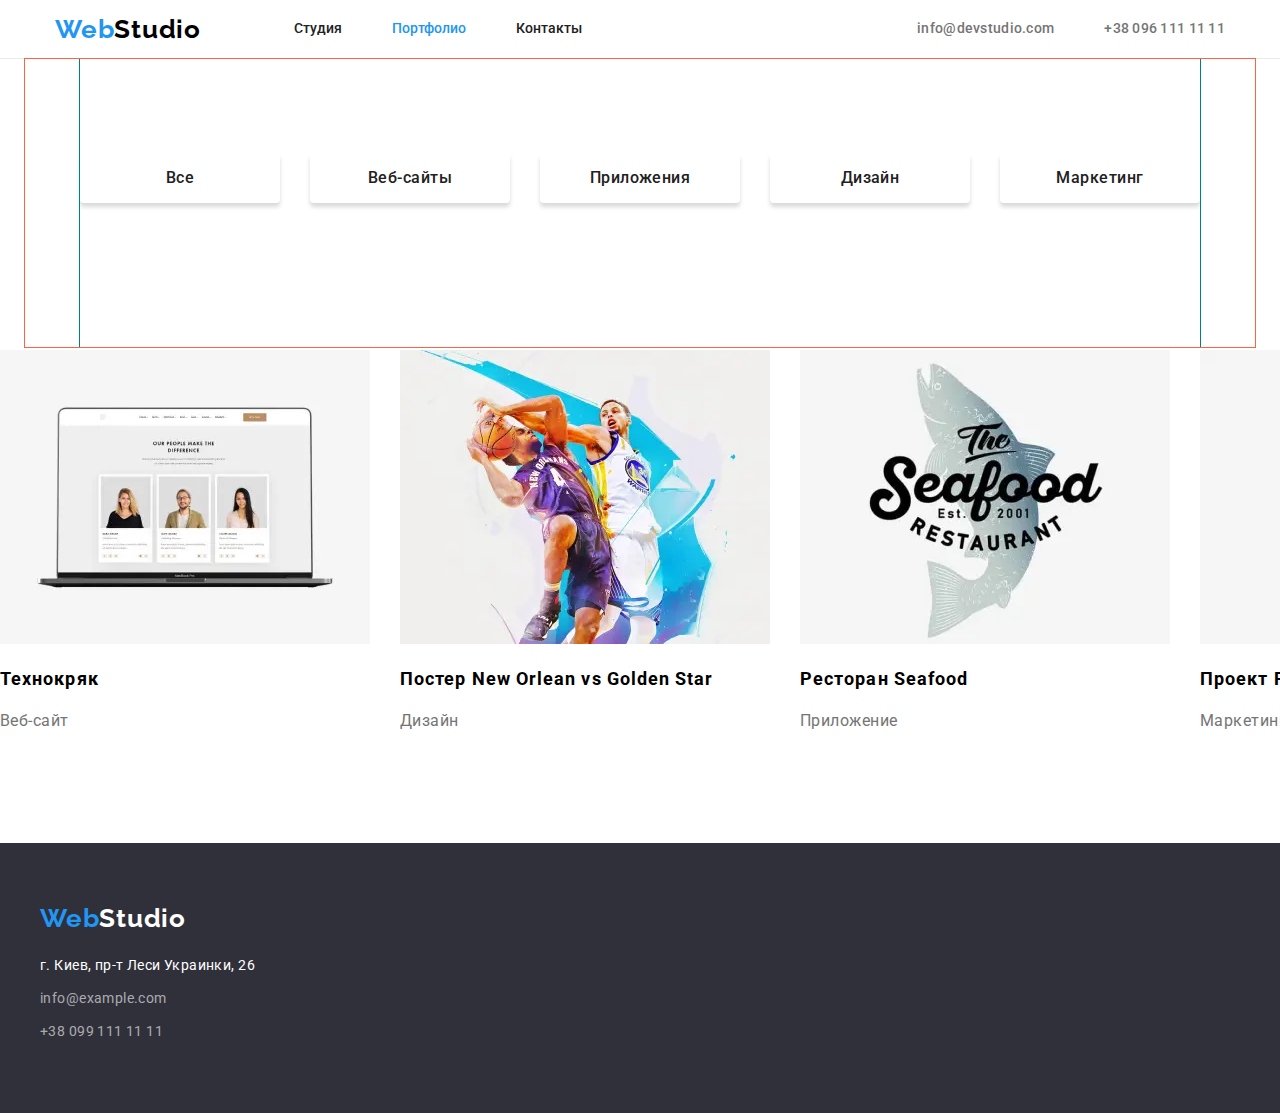
==== portfolio.html @ ba4f23a1 "commit" ====
<!DOCTYPE html>
<html lang="ru">
  <head>
    <meta charset="UTF-8" />
    <meta http-equiv="X-UA-Compatible" content="IE=edge" />
    <meta name="viewport" content="width=device-width, initial-scale=1.0" />
    <title>Document</title>
    <link rel="preconnect" href="https://fonts.googleapis.com" />
    <link rel="preconnect" href="https://fonts.gstatic.com" crossorigin />
    <link
      href="https://fonts.googleapis.com/css2?family=Raleway:wght@700&family=Roboto:wght@400;500;700;900&display=swap"
      rel="stylesheet"
    />
    <link rel="preconnect" href="https://fonts.googleapis.com" />
    <link rel="preconnect" href="https://fonts.gstatic.com" crossorigin />
    <link
      href="https://fonts.googleapis.com/css2?family=Raleway:wght@700&display=swap"
      rel="stylesheet"
    />
    <link
      rel="stylesheet"
      href="https://cdnjs.cloudflare.com/ajax/libs/modern-normalize/1.1.0/modern-normalize.min.css"
    />
    <link rel="stylesheet" href="./CSS/style.css" />
  </head>

  <body>
    <!--  header верхняя линия-->
    <header class="header">
        <div class="container">
            <nav class="navigation">
                <a href="./index.html" class="logo link"><span>Web</span>Studio</a>
    
                <ul class="list-nav">
                    <li>
                        <a href="./index.html" class="item active link">Студия</a>
                    </li>
                    <li>
                        <a href="./portfolio.html" class="item current link">Портфолио</a>
                    </li>
                    <li>
                        <a href="#" class="item link">Контакты</a>
                    </li>
                </ul>
    
            </nav>
    
            <ul class="contacts">
                <li>
                    <a href="mailto:info@devstudio.com" class="link active">info@devstudio.com</a>
                </li>
                <li>
                    <a href="tel:+380961111111" class="link active">+38 096 111 11 11</a>
                </li>
            </ul>
        </div>
    </header>
    <section>
      <div class="container-links">
        <div class="links-button">
          <ul class="list button">
            <li><button class="btn btn-list active" type="button">Все</button></li>
            <li><button class="btn btn-list" type="button">Веб-сайты</button></li>
            <li><button class="btn btn-list" type="button">Приложения</button></li>
            <li><button class="btn btn-list" type="button">Дизайн</button></li>
            <li><button class="btn btn-list" type="button">Маркетинг</button></li>
          </ul>
        </div>
      </div>
      <!-- секция основной контент main section portfolio -->
      <ul class="list">
        <li>
          <img src="./images/img_1.webp" alt="" width="370" />
          <h1 class="list-title">Технокряк</h1>
          <p class="subtitle">Веб-сайт</p>
        </li>
        <li>
          <img src="./images/img_2.webp" alt="" width="370" />
          <h1 class="list-title">Постер New Orlean vs Golden Star</h1>
          <p class="subtitle">Дизайн</p>
        </li>
        <li>
          <img src="./images/img_3.webp" alt="" width="370" />
          <h1 class="list-title">Ресторан Seafood</h1>
          <p class="subtitle">Приложение</p>
        </li>
        <li>
          <img src="./images/img_4.webp" alt="" width="370" />
          <h1 class="list-title">Проект Prime</h1>
          <p class="subtitle">Маркетинг</p>
        </li>
        <li>
          <img src="./images/img_5.webp" alt="" width="370" />
          <h1 class="list-title">Проект Boxes</h1>
          <p class="subtitle">Приложение</p>
        </li>
        <li>
          <img src="./images/img_6.webp" alt="" width="370" />
          <h1 class="list-title">Inspiration has no Borders</h1>
          <p class="subtitle">Веб-сайт</p>
        </li>
        <li>
          <img src="./images/img_7.webp" alt="" width="370" />
          <h1 class="list-title">Издание Limited Edition</h1>
          <p class="subtitle">Дизайн</p>
        </li>
        <li>
          <img src="./images/img_8.webp" alt="" width="370" />
          <h1>Проект LAB</h1>
          <p class="subtitle">Маркетинг</p>
        </li>
        <li>
          <img src="./images/img_9.webp" alt="" width="370" />
          <h1 class="list-title">Growing Business</h1>
          <p class="subtitle">Приложение</p>
        </li>
      </ul>
    </section>

    <!--футер-->
    <footer class="footer">
      <div class="footer-container">
        <a href="#" class="logo link"><span>Web</span>Studio</a>
        <address>
          <ul class="list-adress">
            <li class="adress">
              <a class="link active" href="https://goo.gl/maps/5KGoeBCeCaDYoBaEA" target="" rel="noreferrer noopener">г.
                Киев, пр-т Леси Украинки, 26</a>
            </li>
            <li class="footer-link">
              <a class="link active" href="mailto:info@example.com">info@example.com</a>
            </li>
            <li class="footer-link">
              <a class="link active" href="tel:+380991111111">+38 099 111 11 11</a>
            </li>
          </ul>
      </div>
      </address>
    </footer>
  </body>
</html>
---- CSS/style.css ----
цвет основного текста #212121
/* цвет дополнительного текста #757575 */
/* цвет фона хедер #FFFFFF */
/* цвет фона шапка #2F303A; */
/* цвет шрифт в шапке #FFFFFF */
/* цвет кнопки background: #2196F3; */
/* цвет фона наша команда #F5F4FA; */
/* цвет фона основного контента #FFFFFF; */
/* цвет фона футер #2F303A; */

:root {
  --link-color: #2196f3;
  --main-text-color: #212121;
  --body-background: #ffffff;
  --secondary-font-color: #757575;
  --footer-back-color: #2f303a;
  --header-bckg-color: #ffffff;
  --main-section-bckg-color: #2f303a;
  --list-btn-bckg-potfolio-page: #f5f4fa;
  --adres-text-color: #ffffff;
}

ul{
margin: 0px;
padding: 0px;
list-style: none;
}

body {
  font-family: 'Roboto', 'Raleway', 'sans-serif';
  background-color: var(--body-background);
  color: var(--main-text-color);
  letter-spacing: normal;
  font-size: 14px;
}

.visually-hidden {
  position: absolute;
  width: 1px;
  height: 1px;
  margin: -1px;
  border: 0;
  padding: 0;

  white-space: nowrap;
  clip-path: inset(100%);
  clip: rect(0 0 0 0);
  overflow: hidden;
}

/* global link */
.link {
  text-decoration: none;
}

/* global link */

/* header */


.container {
  display: flex;
  width: 1200px;
  padding-left: 15px;
  padding-right: 15px;
  
  margin-left: auto;
  margin-right: auto;
  
  border-bottom: 1px #ECECEC;
}

.navigation{
  display: flex;
  align-items: center;
  margin-right: 0px;
  
}



.list-nav {
  display: flex;
  list-style: none;
  margin-left: 93px;
}

.list-nav li {
  margin-right: 50px;
}

.list-nav li:last-child {
  margin-right: 0px;
}

.header {
 background-color: var(--header-bckg-color);
border-bottom: 1px solid #ECECEC;

}

.logo > span {
  color: #2196f3;
}

.logo:focus {
  color: none;
}

.logo {

  font-family: 'Raleway';
  font-style: normal;
  font-weight: 700;
  font-size: 26px;
  line-height: 1.19;
  letter-spacing: 0.03em;
  color: #000;
}

.list {
  list-style: none;
}

.item {
  display: block;
  padding-top: 21px;
  padding-bottom: 21px;
  font-size: 14px;
  line-height: 1.14;
  font-weight: 500;
  color: #212121;
}

.item:hover,
.list .item:focus,
.active:active {
  color: #2196f3;
}

.current {
  color: #2196f3;
}

/* Хедер контакты */

.contacts {
  margin-left: auto;
  display: flex;
  align-items: center;
  
}

.contacts > li {
  margin-right: 50px;
  list-style: none;
  font-size: 14px;
  line-height: 1.14;
  letter-spacing: 0.02em;
}

.contacts li:last-child {
  margin-right: 0px;
}

.contacts .link {
  display: block;
  font-weight: 500;
  color: #757575;
  font-size: 14px;
  line-height: 1.14;
  letter-spacing: 0.02em;
}

.active:hover {
  color: #2196f3;
}

/* main content -- section 1  */



/* portfolio page */

.container-links{
  display: flex;
  align-items: center;
  width: 1230px;
  margin-left: auto;
  margin-right: auto;
  outline: 1px solid tomato;
  
}

.links-button{
  padding-top: 94px;
  padding-bottom: 50px;
  margin-right: auto;
  margin-left: auto;
  outline: 1px solid teal;

  
}





/* portfolio page */

.section {
  background-color: #2f303a;
  color: #ffff;
}

.section {
  padding-top: 200px;
  padding-bottom: 200px;
  margin-bottom: 94px;
  text-align: center;
}

.section-title {
  margin-top: 0px;
  margin-bottom: 30px;
  margin-left: auto;
  margin-right: auto;

  font-weight: 900;
  font-size: 44px;
  line-height: 1.36;

  letter-spacing: 0.06em;
  text-transform: uppercase;
}

/* .section .section-title {
  font-weight: 900;
  font-size: 44px;
  line-height: 1.36;
  text-align: center;
  letter-spacing: 0.06em;
  text-transform: uppercase;
} */

.btn {
  width: 200px;
  height: 50px;
  border-radius: 4px;
  cursor: pointer;
  border: 0;

  font-family: 'Roboto';
  font-weight: 500;
  font-size: 16px;
  line-height: 1.63;
  text-align: center;
  letter-spacing: 0.03em;

  background-color: #2196f3;
  color: #ffffff;
  box-shadow: 0px 4px 4px rgba(0, 0, 0, 0.15);
}

/* main content -- section 1  */

/* btn decoration portfolio */

.btn-list {
  font-family: 'Roboto';
  font-weight: 500;
  font-size: 16px;
  line-height: 1.63;
  text-align: center;
  letter-spacing: 0.03em;

  color: #212121;
  cursor: pointer;
  border: 0;
}

/* btn decoration portfolio */

.btn:hover {
  background-color: #188ce8;
  color: #ffffff;
}

.btn:active {
  color: #2196f3;
}

.btn:focus {
  background-color: #2196f3;
  color: #fff;
}

/*  main section */

.title {
  font-weight: 700;
  font-size: 14px;
  line-height: 1.14;
  letter-spacing: 0.03em;
  text-transform: uppercase;
}

.subtitle {
  margin-top: 0px;
  font-weight: 400;
  font-size: 16px;
  line-height: 1.19;
  letter-spacing: 0.03em;
  color: #757575;
}

.list {
  display: flex;
  align-items: center;
  margin-top: 0px;
  margin-bottom: 94px;
  padding-left: 0px;
}

.list > li:not(:last-child) {
  margin-right: 30px;
}

h2 {
  margin-top: 0px;
}

/* main section portfolio  */

.list-title {
  font-weight: 700;
  font-size: 18px;
  line-height: 2.25;
  letter-spacing: 0.06em;
  color: var(--maim-text-color);
}

/* section-2 */

.about-title {
  margin-left: auto;
  margin-right: auto;
  margin-bottom: 50px;
  color: #212121;
  font-weight: 700;
  font-size: 36px;
  line-height: 1.17;
  letter-spacing: 0.03em;
}

.about-list {
  display: block;
  display: flex;
  margin-top: 0px;
  margin-bottom: 94px;
  padding-left: 0px;

  list-style: none;
}

.about-list li:not(:last-child) {
  margin-right: 30px;
}

/*  section team */

.command {
  height: 368px;

  filter: drop-shadow(0px 4px 4px rgba(0, 0, 0, 0.25));
  box-shadow: 0px 1px 3px rgba(0, 0, 0, 0.12), 0px 1px 1px rgba(0, 0, 0, 0.14),
    0px 2px 1px rgba(0, 0, 0, 0.2);
  border-radius: 0px 0px 4px 4px;
  background-color: #fff;
}

.team {
  margin-left: auto;
  margin-right: auto;
  margin-bottom: 50px;
  padding-top: 94px;
}

.section-team {
  background-color: #f5f4fa;
}

.section-team h2 {
  font-weight: 700;
  font-size: 36px;
  line-height: 1.17;
  letter-spacing: 0.03em;
  color: var(--maim-text-color);
}

.section-team h3 {
  font-weight: 500;
  font-size: 16px;
  line-height: 1.19;
  text-align: center;
  letter-spacing: 0.03em;
  color: var(--main-text-color);
}

.section-team p {
  font-size: 16px;
  line-height: 1.19;
  text-align: center;
  letter-spacing: 0.03em;
  color: #757575;
}

/* footer */

.footer-container {
  display: flex;
  flex-direction: column;
  width: 1230px;
  margin-left: auto;
  margin-right: auto;
  padding-left: 15px;
  padding-right: 15[x];
}

.footer a {
  margin-bottom: 20px;
     
}

.footer {
  background-color: #2f303a;
  padding-top: 60px;
  padding-bottom: 60px;
}

.footer .footer-container > a {
  color: #fff;
}

.list-adress {
  display: flex;
  flex-direction: column;
  margin-right: auto;
  

  list-style: none;
  font-style: normal;
}

.list-adress {
  color: var(--adres-text-color);
  font-weight: 400;
  font-size: 14px;
  line-height: 1.71;
  letter-spacing: 0.03em;
  list-style: none;
}

.adress > a {
color: rgba(255, 255, 255, 1);
}

.adress{
  margin-bottom: 9px;
}

.footer-link > a {
  font-weight: 400;
  font-size: 14px;
  line-height: 1.71;
  letter-spacing: 0.03em;
  color: rgba(255, 255, 255, 0.6);
}

.footer-link{
  margin-bottom: 9px;
}

.link.active:focus {
  color: #2196f3;
}

.list .btn {
  background-color: var(--list-btn-bckg-potfolio-page);
}

.list .btn:hover {
  background-color: #2196f3;
}

.list .btn:active {
  background-color: #2196f3;
  color: #fff;
}
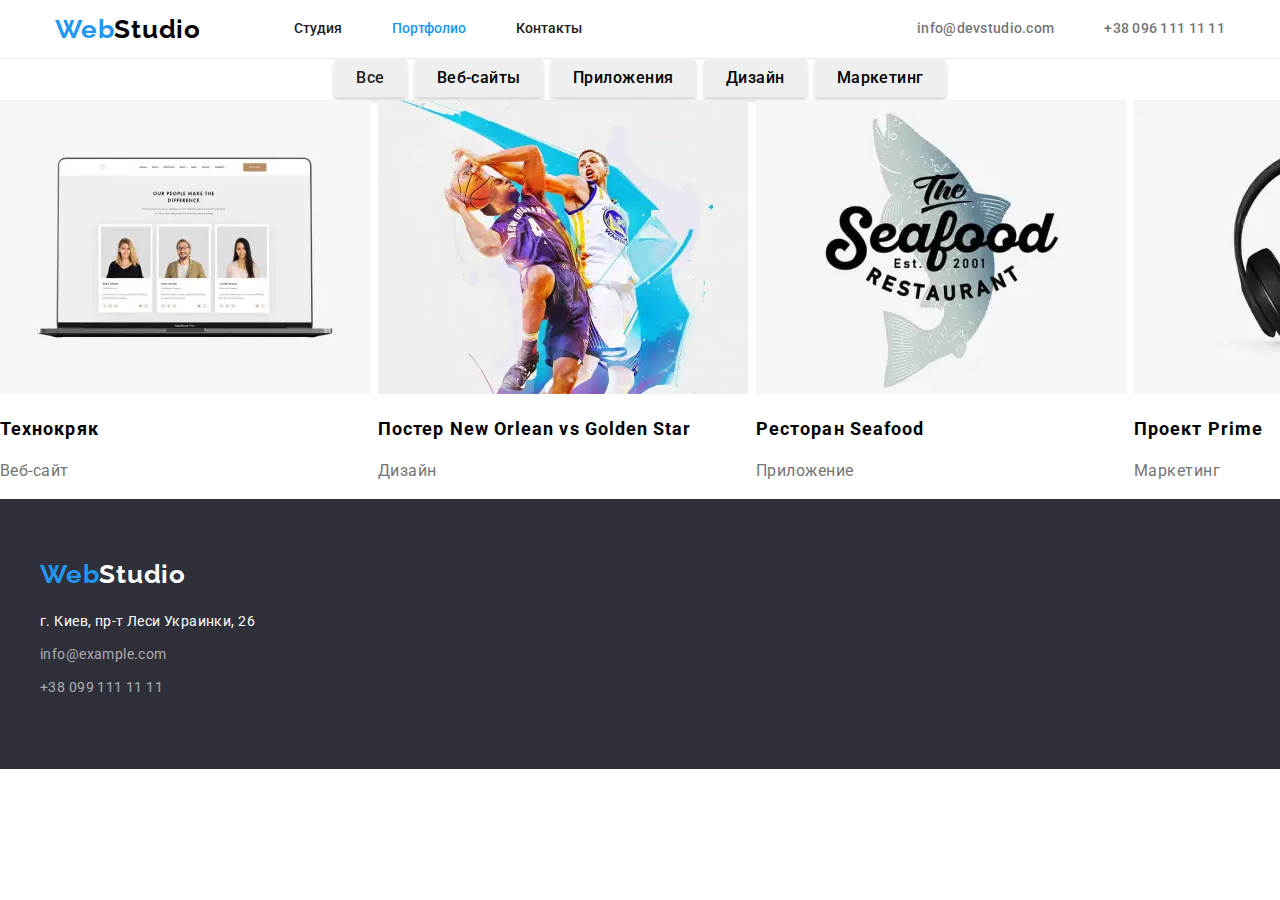
==== commit d3a9591f: "commit" ====
--- a/portfolio.html
+++ b/portfolio.html
@@ -27,45 +27,43 @@
   <body>
     <!--  header верхняя линия-->
     <header class="header">
-        <div class="container">
-            <nav class="navigation">
-                <a href="./index.html" class="logo link"><span>Web</span>Studio</a>
-    
-                <ul class="list-nav">
-                    <li>
-                        <a href="./index.html" class="item active link">Студия</a>
-                    </li>
-                    <li>
-                        <a href="./portfolio.html" class="item current link">Портфолио</a>
-                    </li>
-                    <li>
-                        <a href="#" class="item link">Контакты</a>
-                    </li>
-                </ul>
-    
-            </nav>
-    
-            <ul class="contacts">
-                <li>
-                    <a href="mailto:info@devstudio.com" class="link active">info@devstudio.com</a>
-                </li>
-                <li>
-                    <a href="tel:+380961111111" class="link active">+38 096 111 11 11</a>
-                </li>
+        <div class="container content">
+          <nav class="navigation">
+            <a href="./index.html" class="logo link"><span>Web</span>Studio</a>
+        
+            <ul class="list-nav">
+              <li>
+                <a href="./index.html" class="item active link">Студия</a>
+              </li>
+              <li>
+                <a href="./portfolio.html" class="item current link">Портфолио</a>
+              </li>
+              <li>
+                <a href="#" class="item link">Контакты</a>
+              </li>
             </ul>
+        
+          </nav>
+        
+          <ul class="contacts">
+            <li>
+              <a href="mailto:info@devstudio.com" class="link active">info@devstudio.com</a>
+            </li>
+            <li>
+              <a href="tel:+380961111111" class="link active">+38 096 111 11 11</a>
+            </li>
+          </ul>
         </div>
     </header>
     <section>
-      <div class="container-links">
-        <div class="links-button">
-          <ul class="list button">
-            <li><button class="btn btn-list active" type="button">Все</button></li>
-            <li><button class="btn btn-list" type="button">Веб-сайты</button></li>
-            <li><button class="btn btn-list" type="button">Приложения</button></li>
-            <li><button class="btn btn-list" type="button">Дизайн</button></li>
-            <li><button class="btn btn-list" type="button">Маркетинг</button></li>
-          </ul>
-        </div>
+      <div class="container filters ">
+        <ul class="list button">
+          <li><button class="btn-potfolio btn-list active" type="button">Все</button></li>
+          <li><button class="btn-potfolio" type="button">Веб-сайты</button></li>
+          <li><button class="btn-potfolio" type="button">Приложения</button></li>
+          <li><button class="btn-potfolio" type="button">Дизайн</button></li>
+          <li><button class="btn-potfolio" type="button">Маркетинг</button></li>
+        </ul>
       </div>
       <!-- секция основной контент main section portfolio -->
       <ul class="list">
--- a/CSS/style.css
+++ b/CSS/style.css
@@ -20,10 +20,14 @@
   --adres-text-color: #ffffff;
 }
 
-ul{
-margin: 0px;
-padding: 0px;
-list-style: none;
+ul {
+  margin: 0px;
+  padding: 0px;
+  list-style: none;
+}
+
+h2 {
+  margin-top: 0px;
 }
 
 body {
@@ -57,27 +61,26 @@
 
 /* header */
 
-
 .container {
-  display: flex;
   width: 1200px;
   padding-left: 15px;
   padding-right: 15px;
-  
-  margin-left: auto;
-  margin-right: auto;
-  
-  border-bottom: 1px #ECECEC;
-}
-
-.navigation{
+
+  margin-left: auto;
+  margin-right: auto;
+
+  border-bottom: 1px #ececec;
+}
+
+.content {
+  display: flex;
+}
+
+.navigation {
   display: flex;
   align-items: center;
   margin-right: 0px;
-  
-}
-
-
+}
 
 .list-nav {
   display: flex;
@@ -94,9 +97,8 @@
 }
 
 .header {
- background-color: var(--header-bckg-color);
-border-bottom: 1px solid #ECECEC;
-
+  background-color: var(--header-bckg-color);
+  border-bottom: 1px solid #ececec;
 }
 
 .logo > span {
@@ -108,7 +110,6 @@
 }
 
 .logo {
-
   font-family: 'Raleway';
   font-style: normal;
   font-weight: 700;
@@ -126,9 +127,11 @@
   display: block;
   padding-top: 21px;
   padding-bottom: 21px;
+
   font-size: 14px;
   line-height: 1.14;
   font-weight: 500;
+
   color: #212121;
 }
 
@@ -145,10 +148,9 @@
 /* Хедер контакты */
 
 .contacts {
-  margin-left: auto;
   display: flex;
   align-items: center;
-  
+  margin-left: auto;
 }
 
 .contacts > li {
@@ -165,11 +167,13 @@
 
 .contacts .link {
   display: block;
+
   font-weight: 500;
-  color: #757575;
   font-size: 14px;
   line-height: 1.14;
   letter-spacing: 0.02em;
+
+  color: #757575;
 }
 
 .active:hover {
@@ -178,31 +182,19 @@
 
 /* main content -- section 1  */
 
-
-
 /* portfolio page */
 
-.container-links{
-  display: flex;
+.container-links {
+  width: 1230px;
+  margin-left: auto;
+  margin-right: auto;
+  outline: 1px solid tomato;
+}
+.filters{
+  display: flex;
+  justify-content: center;
   align-items: center;
-  width: 1230px;
-  margin-left: auto;
-  margin-right: auto;
-  outline: 1px solid tomato;
-  
-}
-
-.links-button{
-  padding-top: 94px;
-  padding-bottom: 50px;
-  margin-right: auto;
-  margin-left: auto;
-  outline: 1px solid teal;
-
-  
-}
-
-
+}
 
 
 
@@ -244,6 +236,7 @@
 } */
 
 .btn {
+  
   width: 200px;
   height: 50px;
   border-radius: 4px;
@@ -262,12 +255,46 @@
   box-shadow: 0px 4px 4px rgba(0, 0, 0, 0.15);
 }
 
+.link.active:focus {
+  color: #2196f3;
+}
+
+.list .btn {
+  
+  background-color: var(--list-btn-bckg-potfolio-page);
+}
+
+.list .btn:hover {
+  background-color: #2196f3;
+}
+
+.list .btn:active {
+  background-color: #2196f3;
+  color: #fff;
+}
+
 /* main content -- section 1  */
 
 /* btn decoration portfolio */
 
+.btn-potfolio{
+    padding: 6px 22px;
+    border-radius: 4px;
+    cursor: pointer;
+    border: 0;
+    font-family: 'Roboto';
+    font-weight: 500;
+    font-size: 16px;
+    line-height: 1.63;
+    text-align: center;
+    letter-spacing: 0.03em;
+
+    background-color: ;
+    box-shadow: 0px 4px 4px rgba(0, 0, 0, 0.15);
+}
+
 .btn-list {
-  font-family: 'Roboto';
+    font-family: 'Roboto';
   font-weight: 500;
   font-size: 16px;
   line-height: 1.63;
@@ -317,18 +344,17 @@
 .list {
   display: flex;
   align-items: center;
+  gap: 8px;
   margin-top: 0px;
-  margin-bottom: 94px;
   padding-left: 0px;
 }
 
-.list > li:not(:last-child) {
+/* .list > li:not(:last-child) {
+
   margin-right: 30px;
-}
-
-h2 {
-  margin-top: 0px;
-}
+} */
+
+
 
 /* main section portfolio  */
 
@@ -429,7 +455,6 @@
 
 .footer a {
   margin-bottom: 20px;
-     
 }
 
 .footer {
@@ -446,7 +471,6 @@
   display: flex;
   flex-direction: column;
   margin-right: auto;
-  
 
   list-style: none;
   font-style: normal;
@@ -462,10 +486,10 @@
 }
 
 .adress > a {
-color: rgba(255, 255, 255, 1);
-}
-
-.adress{
+  color: rgba(255, 255, 255, 1);
+}
+
+.adress {
   margin-bottom: 9px;
 }
 
@@ -477,23 +501,7 @@
   color: rgba(255, 255, 255, 0.6);
 }
 
-.footer-link{
+.footer-link {
   margin-bottom: 9px;
 }
 
-.link.active:focus {
-  color: #2196f3;
-}
-
-.list .btn {
-  background-color: var(--list-btn-bckg-potfolio-page);
-}
-
-.list .btn:hover {
-  background-color: #2196f3;
-}
-
-.list .btn:active {
-  background-color: #2196f3;
-  color: #fff;
-}
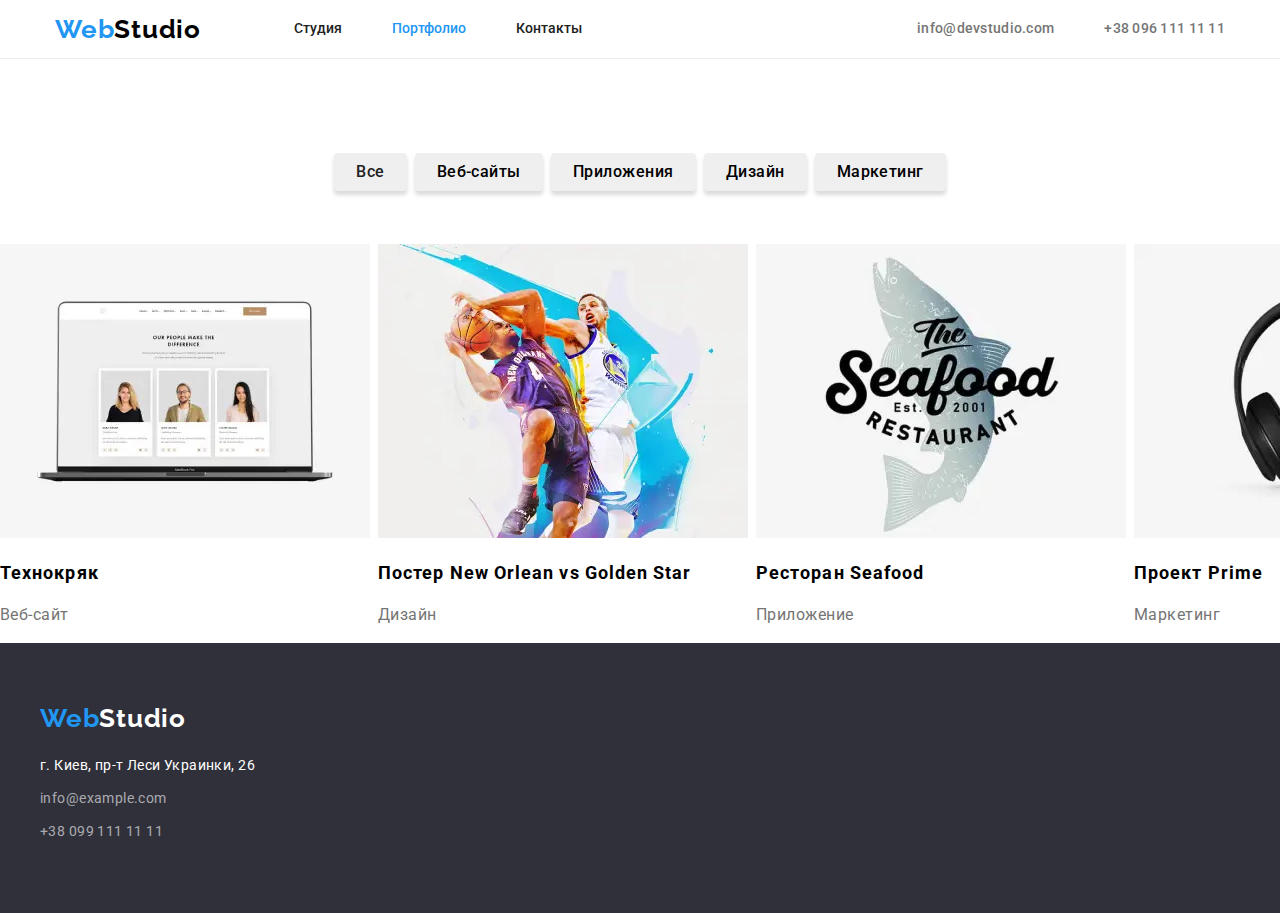
==== commit 3e2913c0: "commit" ====
--- a/portfolio.html
+++ b/portfolio.html
@@ -33,7 +33,7 @@
         
             <ul class="list-nav">
               <li>
-                <a href="./index.html" class="item active link">Студия</a>
+                <a href="./index.html" class="item active-link">Студия</a>
               </li>
               <li>
                 <a href="./portfolio.html" class="item current link">Портфолио</a>
--- a/CSS/style.css
+++ b/CSS/style.css
@@ -176,8 +176,12 @@
   color: #757575;
 }
 
-.active:hover {
+.active-link:hover {
   color: #2196f3;
+}
+
+.active-link{
+  text-decoration: none;
 }
 
 /* main content -- section 1  */
@@ -194,8 +198,14 @@
   display: flex;
   justify-content: center;
   align-items: center;
-}
-
+  padding-top: 94px;
+  margin-bottom: 50px;
+}
+
+.active:hover{
+  background-color: #2196f3;
+  color: #ffffff;
+}
 
 
 /* portfolio page */
@@ -345,8 +355,8 @@
   display: flex;
   align-items: center;
   gap: 8px;
-  margin-top: 0px;
-  padding-left: 0px;
+  
+  
 }
 
 /* .list > li:not(:last-child) {
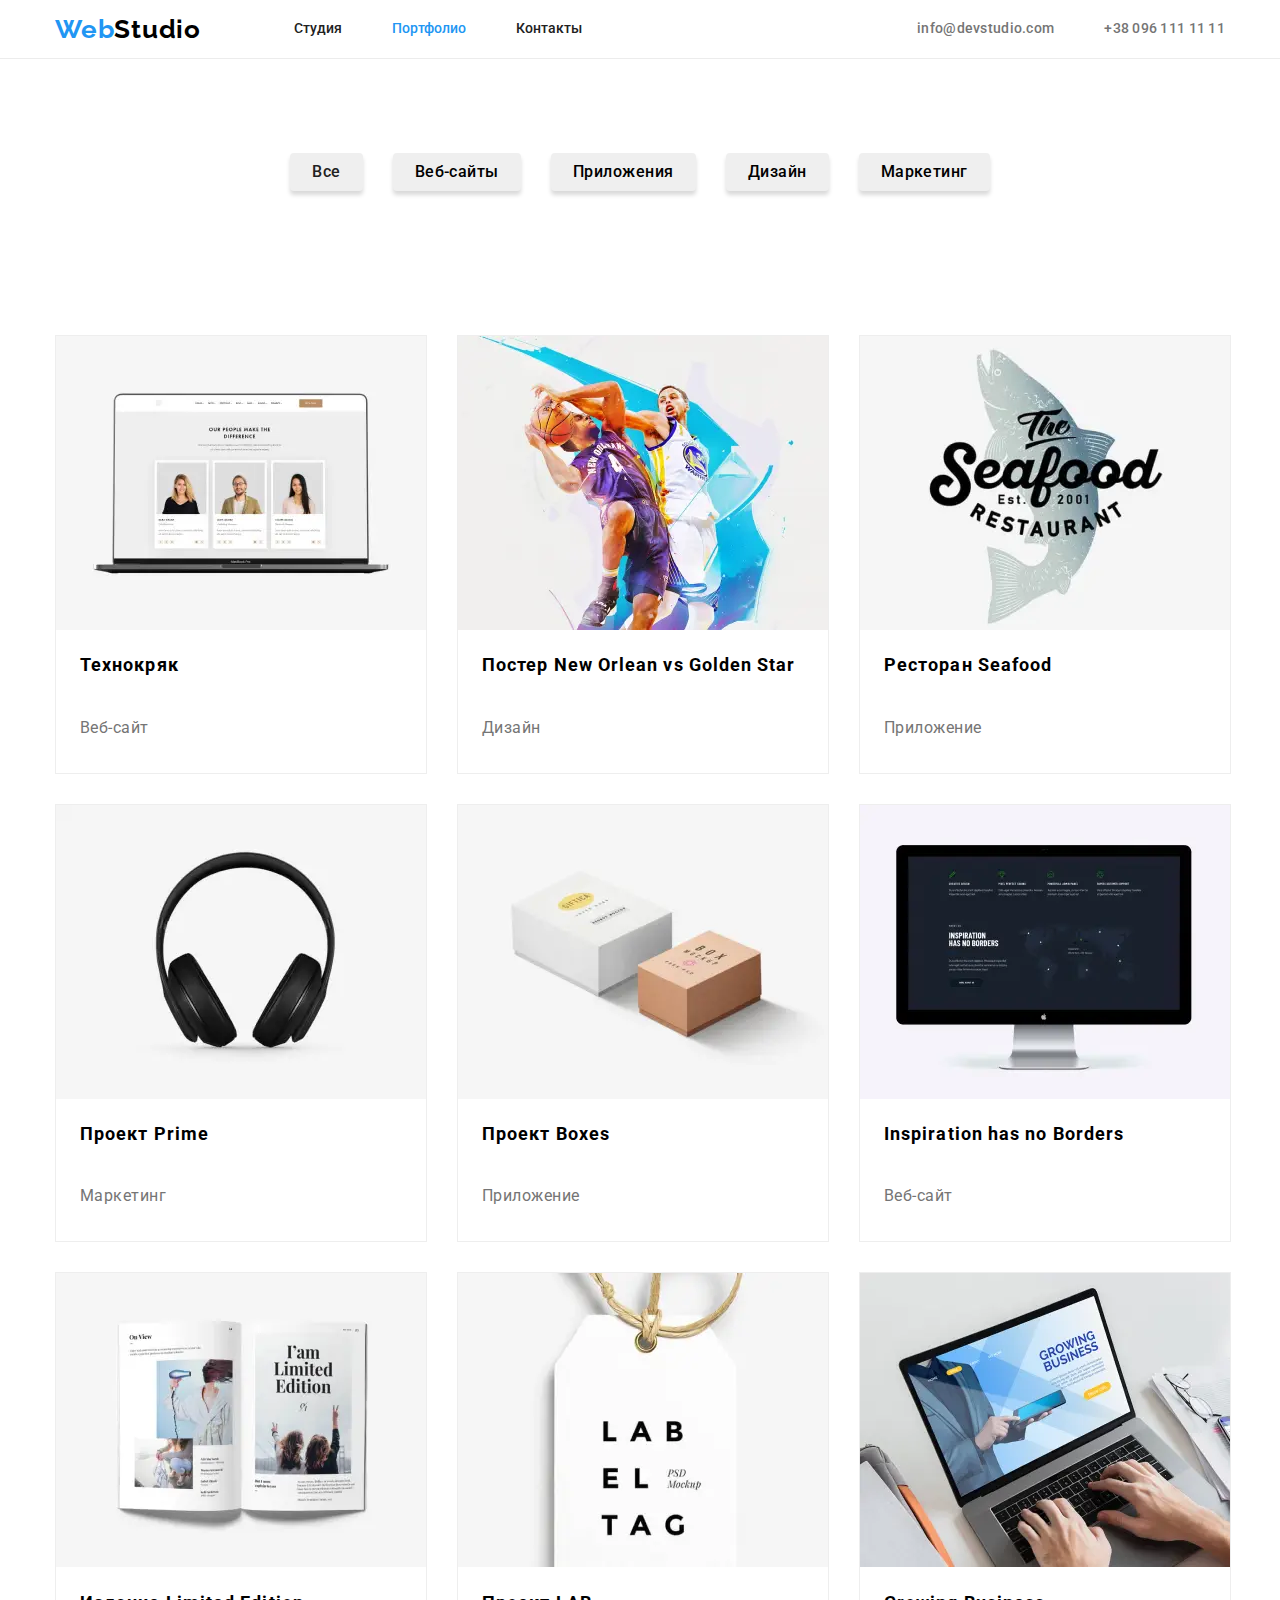
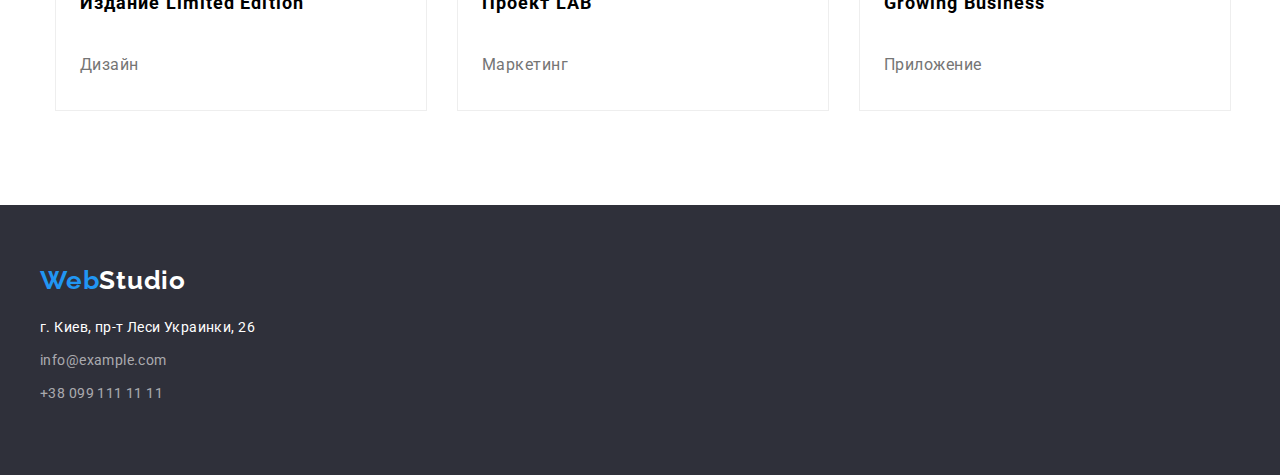
==== commit 2143e390: "HW-03 done" ====
--- a/portfolio.html
+++ b/portfolio.html
@@ -66,53 +66,55 @@
         </ul>
       </div>
       <!-- секция основной контент main section portfolio -->
-      <ul class="list">
-        <li>
+      <div class="container">
+        <ul class="portfolio">
+        <li class="item-portfolio">
           <img src="./images/img_1.webp" alt="" width="370" />
           <h1 class="list-title">Технокряк</h1>
           <p class="subtitle">Веб-сайт</p>
         </li>
-        <li>
+        <li class="item-portfolio">
           <img src="./images/img_2.webp" alt="" width="370" />
           <h1 class="list-title">Постер New Orlean vs Golden Star</h1>
           <p class="subtitle">Дизайн</p>
         </li>
-        <li>
+        <li class="item-portfolio">
           <img src="./images/img_3.webp" alt="" width="370" />
           <h1 class="list-title">Ресторан Seafood</h1>
           <p class="subtitle">Приложение</p>
         </li>
-        <li>
+        <li class="item-portfolio">
           <img src="./images/img_4.webp" alt="" width="370" />
           <h1 class="list-title">Проект Prime</h1>
           <p class="subtitle">Маркетинг</p>
-        </li>
-        <li>
+        </li >
+        <li class="item-portfolio">
           <img src="./images/img_5.webp" alt="" width="370" />
           <h1 class="list-title">Проект Boxes</h1>
           <p class="subtitle">Приложение</p>
         </li>
-        <li>
+        <li class="item-portfolio">
           <img src="./images/img_6.webp" alt="" width="370" />
           <h1 class="list-title">Inspiration has no Borders</h1>
           <p class="subtitle">Веб-сайт</p>
         </li>
-        <li>
+        <li class="item-portfolio">
           <img src="./images/img_7.webp" alt="" width="370" />
           <h1 class="list-title">Издание Limited Edition</h1>
           <p class="subtitle">Дизайн</p>
         </li>
-        <li>
+        <li class="item-portfolio">
           <img src="./images/img_8.webp" alt="" width="370" />
-          <h1>Проект LAB</h1>
+          <h1 class="list-title">Проект LAB</h1>
           <p class="subtitle">Маркетинг</p>
         </li>
-        <li>
+        <li class="item-portfolio">
           <img src="./images/img_9.webp" alt="" width="370" />
           <h1 class="list-title">Growing Business</h1>
           <p class="subtitle">Приложение</p>
         </li>
       </ul>
+    </div>
     </section>
 
     <!--футер-->
--- a/CSS/style.css
+++ b/CSS/style.css
@@ -69,7 +69,7 @@
   margin-left: auto;
   margin-right: auto;
 
-  border-bottom: 1px #ececec;
+  /* border-bottom: 1px #ececec; */
 }
 
 .content {
@@ -180,7 +180,7 @@
   color: #2196f3;
 }
 
-.active-link{
+.active-link {
   text-decoration: none;
 }
 
@@ -194,7 +194,7 @@
   margin-right: auto;
   outline: 1px solid tomato;
 }
-.filters{
+.filters {
   display: flex;
   justify-content: center;
   align-items: center;
@@ -202,13 +202,27 @@
   margin-bottom: 50px;
 }
 
-.active:hover{
+.active:hover {
   background-color: #2196f3;
   color: #ffffff;
 }
 
-
 /* portfolio page */
+
+.portfolio{
+  padding-bottom: 94px;
+  margin: 0;
+  
+  
+  display: flex;
+  flex-wrap: wrap;
+  gap: 30px;
+  width: 1200px;
+}
+
+.item-portfolio{
+  border: 1px solid #EEEEEE
+}
 
 .section {
   background-color: #2f303a;
@@ -246,7 +260,6 @@
 } */
 
 .btn {
-  
   width: 200px;
   height: 50px;
   border-radius: 4px;
@@ -270,7 +283,6 @@
 }
 
 .list .btn {
-  
   background-color: var(--list-btn-bckg-potfolio-page);
 }
 
@@ -287,30 +299,30 @@
 
 /* btn decoration portfolio */
 
-.btn-potfolio{
-    padding: 6px 22px;
-    border-radius: 4px;
-    cursor: pointer;
-    border: 0;
-    font-family: 'Roboto';
-    font-weight: 500;
-    font-size: 16px;
-    line-height: 1.63;
-    text-align: center;
-    letter-spacing: 0.03em;
-
-    background-color: ;
-    box-shadow: 0px 4px 4px rgba(0, 0, 0, 0.15);
-}
-
-.btn-list {
-    font-family: 'Roboto';
+.btn-potfolio {
+  padding: 6px 22px;
+  border-radius: 4px;
+  cursor: pointer;
+  border: 0;
+  font-family: 'Roboto';
   font-weight: 500;
   font-size: 16px;
   line-height: 1.63;
   text-align: center;
   letter-spacing: 0.03em;
 
+  background-color: ;
+  box-shadow: 0px 4px 4px rgba(0, 0, 0, 0.15);
+}
+
+.btn-list {
+  font-family: 'Roboto';
+  font-weight: 500;
+  font-size: 16px;
+  line-height: 1.63;
+  text-align: center;
+  letter-spacing: 0.03em;
+
   color: #212121;
   cursor: pointer;
   border: 0;
@@ -344,6 +356,7 @@
 
 .subtitle {
   margin-top: 0px;
+  padding: 0px 24px 20px 24px;
   font-weight: 400;
   font-size: 16px;
   line-height: 1.19;
@@ -354,17 +367,14 @@
 .list {
   display: flex;
   align-items: center;
-  gap: 8px;
-  
-  
+  gap: 30px;
+  padding-bottom: 94px;
 }
 
 /* .list > li:not(:last-child) {
 
   margin-right: 30px;
 } */
-
-
 
 /* main section portfolio  */
 
@@ -374,11 +384,16 @@
   line-height: 2.25;
   letter-spacing: 0.06em;
   color: var(--maim-text-color);
+  padding: 0px 24px 20px 24px;
 }
 
 /* section-2 */
 
+
+
 .about-title {
+  display: flex;
+  justify-content: center;
   margin-left: auto;
   margin-right: auto;
   margin-bottom: 50px;
@@ -416,17 +431,19 @@
 }
 
 .team {
-  margin-left: auto;
-  margin-right: auto;
-  margin-bottom: 50px;
-  padding-top: 94px;
-}
+  display: flex;
+  justify-content: center;
+}
+
 
 .section-team {
   background-color: #f5f4fa;
 }
 
 .section-team h2 {
+  padding-top: 94px;
+  margin-bottom: 50px;
+
   font-weight: 700;
   font-size: 36px;
   line-height: 1.17;
@@ -514,4 +531,3 @@
 .footer-link {
   margin-bottom: 9px;
 }
-
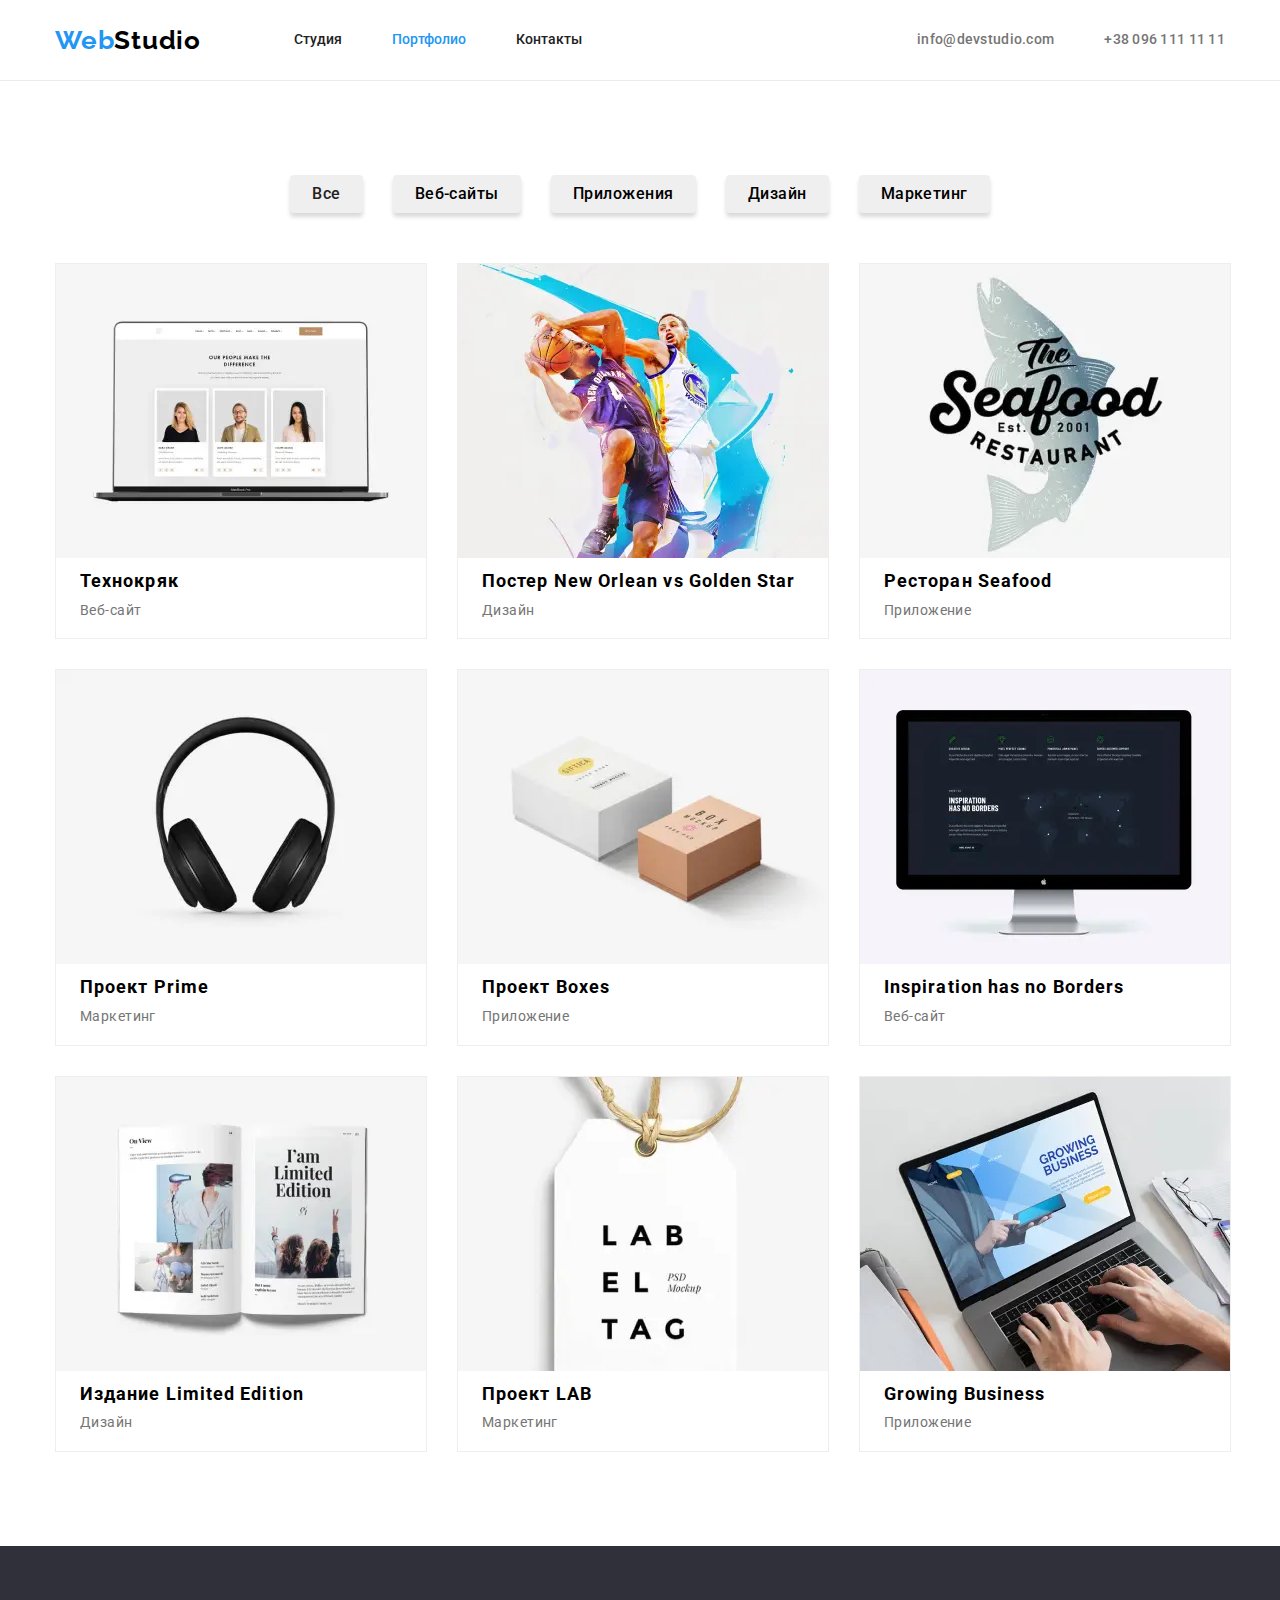
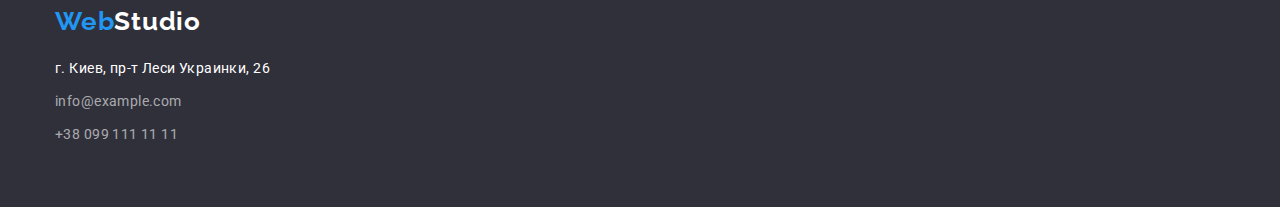
==== commit 46fd7a34: "reworking homework" ====
--- a/portfolio.html
+++ b/portfolio.html
@@ -27,37 +27,39 @@
   <body>
     <!--  header верхняя линия-->
     <header class="header">
-        <div class="container content">
-          <nav class="navigation">
-            <a href="./index.html" class="logo link"><span>Web</span>Studio</a>
-        
-            <ul class="list-nav">
-              <li>
-                <a href="./index.html" class="item active-link">Студия</a>
-              </li>
-              <li>
-                <a href="./portfolio.html" class="item current link">Портфолио</a>
-              </li>
-              <li>
-                <a href="#" class="item link">Контакты</a>
-              </li>
-            </ul>
-        
-          </nav>
-        
-          <ul class="contacts">
+      <div class="container content">
+        <nav class="navigation">
+          <a href="./index.html" class="logo-header link"><span>Web</span>Studio</a>
+    
+          <ul class="list-nav">
             <li>
-              <a href="mailto:info@devstudio.com" class="link active">info@devstudio.com</a>
+              <a href="./index.html" class="item active-link ">Студия</a>
             </li>
             <li>
-              <a href="tel:+380961111111" class="link active">+38 096 111 11 11</a>
+              <a href="./portfolio.html" class="item  link current">Портфолио</a>
+            </li>
+            <li>
+              <a href="#" class="item link">Контакты</a>
             </li>
           </ul>
-        </div>
+    
+        </nav>
+    
+        <ul class="contacts">
+          <li>
+            <a href="mailto:info@devstudio.com" class="link active">info@devstudio.com</a>
+          </li>
+          <li>
+            <a href="tel:+380961111111" class="link active">+38 096 111 11 11</a>
+          </li>
+        </ul>
+      </div>
     </header>
-    <section>
-      <div class="container filters ">
-        <ul class="list button">
+    <section class="section">
+
+    <div class="container">
+
+      <div class="filters"><ul class="list button">
           <li><button class="btn-potfolio btn-list active" type="button">Все</button></li>
           <li><button class="btn-potfolio" type="button">Веб-сайты</button></li>
           <li><button class="btn-potfolio" type="button">Приложения</button></li>
@@ -65,62 +67,82 @@
           <li><button class="btn-potfolio" type="button">Маркетинг</button></li>
         </ul>
       </div>
+        
+      
       <!-- секция основной контент main section portfolio -->
-      <div class="container">
+      
         <ul class="portfolio">
-        <li class="item-portfolio">
-          <img src="./images/img_1.webp" alt="" width="370" />
-          <h1 class="list-title">Технокряк</h1>
-          <p class="subtitle">Веб-сайт</p>
-        </li>
-        <li class="item-portfolio">
-          <img src="./images/img_2.webp" alt="" width="370" />
-          <h1 class="list-title">Постер New Orlean vs Golden Star</h1>
-          <p class="subtitle">Дизайн</p>
-        </li>
-        <li class="item-portfolio">
-          <img src="./images/img_3.webp" alt="" width="370" />
-          <h1 class="list-title">Ресторан Seafood</h1>
-          <p class="subtitle">Приложение</p>
-        </li>
-        <li class="item-portfolio">
-          <img src="./images/img_4.webp" alt="" width="370" />
-          <h1 class="list-title">Проект Prime</h1>
-          <p class="subtitle">Маркетинг</p>
-        </li >
-        <li class="item-portfolio">
-          <img src="./images/img_5.webp" alt="" width="370" />
-          <h1 class="list-title">Проект Boxes</h1>
-          <p class="subtitle">Приложение</p>
-        </li>
-        <li class="item-portfolio">
-          <img src="./images/img_6.webp" alt="" width="370" />
-          <h1 class="list-title">Inspiration has no Borders</h1>
-          <p class="subtitle">Веб-сайт</p>
-        </li>
-        <li class="item-portfolio">
-          <img src="./images/img_7.webp" alt="" width="370" />
-          <h1 class="list-title">Издание Limited Edition</h1>
-          <p class="subtitle">Дизайн</p>
-        </li>
-        <li class="item-portfolio">
-          <img src="./images/img_8.webp" alt="" width="370" />
-          <h1 class="list-title">Проект LAB</h1>
-          <p class="subtitle">Маркетинг</p>
-        </li>
-        <li class="item-portfolio">
-          <img src="./images/img_9.webp" alt="" width="370" />
-          <h1 class="list-title">Growing Business</h1>
-          <p class="subtitle">Приложение</p>
-        </li>
-      </ul>
+          <li class="item-portfolio">
+            <img src="./images/img_1.webp" alt="" width="370" />
+            <div class="portfolio-card">
+              <h1 class="list-title">Технокряк</h1>
+              <p class="subtitle">Веб-сайт</p>
+            </div>
+          </li>
+          <li class="item-portfolio">
+            <img src="./images/img_2.webp" alt="" width="370" />
+            <div class="portfolio-card">
+              <h1 class="list-title">Постер New Orlean vs Golden Star</h1>
+              <p class="subtitle">Дизайн</p>
+            </div>
+          </li>
+          <li class="item-portfolio">
+            <img src="./images/img_3.webp" alt="" width="370" />
+            <div class="portfolio-card">
+              <h1 class="list-title">Ресторан Seafood</h1>
+              <p class="subtitle">Приложение</p>
+            </div>
+          </li>
+          <li class="item-portfolio">
+            <img src="./images/img_4.webp" alt="" width="370" />
+            <div class="portfolio-card">
+              <h1 class="list-title">Проект Prime</h1>
+              <p class="subtitle">Маркетинг</p>
+            </div>
+          </li>
+          <li class="item-portfolio">
+            <img src="./images/img_5.webp" alt="" width="370" />
+            <div class="portfolio-card">
+              <h1 class="list-title">Проект Boxes</h1>
+              <p class="subtitle">Приложение</p>
+            </div>
+          </li>
+          <li class="item-portfolio">
+            <img src="./images/img_6.webp" alt="" width="370" />
+            <div class="portfolio-card">
+              <h1 class="list-title">Inspiration has no Borders</h1>
+              <p class="subtitle">Веб-сайт</p>
+            </div>
+          </li>
+          <li class="item-portfolio">
+            <img src="./images/img_7.webp" alt="" width="370" />
+            <div class="portfolio-card">
+              <h1 class="list-title">Издание Limited Edition</h1>
+              <p class="subtitle">Дизайн</p>
+            </div>
+          </li>
+          <li class="item-portfolio">
+            <img src="./images/img_8.webp" alt="" width="370" />
+            <div class="portfolio-card">
+              <h1 class="list-title">Проект LAB</h1>
+              <p class="subtitle">Маркетинг</p>
+            </div>
+          </li>
+          <li class="item-portfolio">
+            <img src="./images/img_9.webp" alt="" width="370" />
+            <div class="portfolio-card">
+              <h1 class="list-title">Growing Business</h1>
+              <p class="subtitle">Приложение</p>
+            </div>
+          </li>
+        </ul>
     </div>
     </section>
 
     <!--футер-->
     <footer class="footer">
-      <div class="footer-container">
-        <a href="#" class="logo link"><span>Web</span>Studio</a>
+      <div class="container">
+        <a href="#" class="logo-footer link"><span>Web</span>Studio</a>
         <address>
           <ul class="list-adress">
             <li class="adress">
--- a/CSS/style.css
+++ b/CSS/style.css
@@ -20,14 +20,27 @@
   --adres-text-color: #ffffff;
 }
 
+:root {
+  --subtitle-text-color: #757575;
+}
+
 ul {
   margin: 0px;
   padding: 0px;
   list-style: none;
 }
 
-h2 {
-  margin-top: 0px;
+h1,
+h2,
+h3,
+h4,
+h5,
+h6 {
+  margin: 0px;
+}
+
+p {
+  margin: 0px;
 }
 
 body {
@@ -101,15 +114,17 @@
   border-bottom: 1px solid #ececec;
 }
 
-.logo > span {
-  color: #2196f3;
-}
+.logo-header>span {
+  color: #2196f3;
+}
+
+
 
 .logo:focus {
   color: none;
 }
 
-.logo {
+.logo-header {
   font-family: 'Raleway';
   font-style: normal;
   font-weight: 700;
@@ -125,8 +140,8 @@
 
 .item {
   display: block;
-  padding-top: 21px;
-  padding-bottom: 21px;
+  padding-top: 32px;
+  padding-bottom: 32px;
 
   font-size: 14px;
   line-height: 1.14;
@@ -153,7 +168,7 @@
   margin-left: auto;
 }
 
-.contacts > li {
+.contacts>li {
   margin-right: 50px;
   list-style: none;
   font-size: 14px;
@@ -194,11 +209,11 @@
   margin-right: auto;
   outline: 1px solid tomato;
 }
+
 .filters {
   display: flex;
   justify-content: center;
   align-items: center;
-  padding-top: 94px;
   margin-bottom: 50px;
 }
 
@@ -209,43 +224,46 @@
 
 /* portfolio page */
 
-.portfolio{
-  padding-bottom: 94px;
+
+
+.portfolio {
   margin: 0;
-  
-  
+
   display: flex;
   flex-wrap: wrap;
   gap: 30px;
   width: 1200px;
 }
 
-.item-portfolio{
-  border: 1px solid #EEEEEE
-}
-
-.section {
+.item-portfolio {
+  border: 1px solid #eeeeee;
+}
+
+.portfolio-card{
+  padding: 0px 24px 20px 24px;
+
+}
+
+
+.hero {
+  text-align: center;
+  padding-top: 200px;
+  padding-bottom: 200px;
   background-color: #2f303a;
   color: #ffff;
 }
 
-.section {
-  padding-top: 200px;
-  padding-bottom: 200px;
-  margin-bottom: 94px;
-  text-align: center;
-}
+
 
 .section-title {
-  margin-top: 0px;
+  width: 696px;
+  margin: 0px auto;
   margin-bottom: 30px;
-  margin-left: auto;
-  margin-right: auto;
 
   font-weight: 900;
   font-size: 44px;
   line-height: 1.36;
-
+  text-align: center;
   letter-spacing: 0.06em;
   text-transform: uppercase;
 }
@@ -346,7 +364,13 @@
 
 /*  main section */
 
+.section {
+  padding-top: 94px;
+  padding-bottom: 94px;
+}
+
 .title {
+  margin-bottom: 10px;
   font-weight: 700;
   font-size: 14px;
   line-height: 1.14;
@@ -356,19 +380,16 @@
 
 .subtitle {
   margin-top: 0px;
-  padding: 0px 24px 20px 24px;
-  font-weight: 400;
-  font-size: 16px;
+
   line-height: 1.19;
   letter-spacing: 0.03em;
-  color: #757575;
+  color: var(--subtitle-text-color);
 }
 
 .list {
   display: flex;
   align-items: center;
   gap: 30px;
-  padding-bottom: 94px;
 }
 
 /* .list > li:not(:last-child) {
@@ -384,31 +405,27 @@
   line-height: 2.25;
   letter-spacing: 0.06em;
   color: var(--maim-text-color);
-  padding: 0px 24px 20px 24px;
+  
 }
 
 /* section-2 */
 
-
-
 .about-title {
-  display: flex;
-  justify-content: center;
-  margin-left: auto;
-  margin-right: auto;
-  margin-bottom: 50px;
-  color: #212121;
+  padding-bottom: 50px;
+  text-align: center;
+
   font-weight: 700;
   font-size: 36px;
   line-height: 1.17;
   letter-spacing: 0.03em;
+
+  color: #212121;
 }
 
 .about-list {
   display: block;
   display: flex;
   margin-top: 0px;
-  margin-bottom: 94px;
   padding-left: 0px;
 
   list-style: none;
@@ -430,18 +447,27 @@
   background-color: #fff;
 }
 
-.team {
-  display: flex;
-  justify-content: center;
-}
 
 
 .section-team {
+  padding-top: 94px;
+  padding-bottom: 94px;
+  text-align: center;
+
   background-color: #f5f4fa;
 }
 
+.card {
+  padding-top: 30px;
+  padding-bottom: 30px;
+}
+
+.card>h3 {
+  margin-bottom: 10px;
+}
+
 .section-team h2 {
-  padding-top: 94px;
+
   margin-bottom: 50px;
 
   font-weight: 700;
@@ -470,19 +496,16 @@
 
 /* footer */
 
-.footer-container {
+/* .footer-container {
   display: flex;
   flex-direction: column;
-  width: 1230px;
   margin-left: auto;
   margin-right: auto;
   padding-left: 15px;
   padding-right: 15[x];
-}
-
-.footer a {
-  margin-bottom: 20px;
-}
+} */
+
+
 
 .footer {
   background-color: #2f303a;
@@ -490,44 +513,64 @@
   padding-bottom: 60px;
 }
 
-.footer .footer-container > a {
+
+
+.footer>a {
   color: #fff;
 }
 
+
+
 .list-adress {
-  display: flex;
-  flex-direction: column;
-  margin-right: auto;
+
 
   list-style: none;
   font-style: normal;
-}
-
-.list-adress {
+  line-height: 1.71;
+  letter-spacing: 0.03em;
+  list-style: none;
+
   color: var(--adres-text-color);
+}
+
+.adress>a {
+  color: rgba(255, 255, 255, 1);
+}
+
+.adress {
+  margin-bottom: 9px;
+}
+
+.footer-link>a {
   font-weight: 400;
   font-size: 14px;
   line-height: 1.71;
   letter-spacing: 0.03em;
-  list-style: none;
-}
-
-.adress > a {
-  color: rgba(255, 255, 255, 1);
-}
-
-.adress {
+  color: rgba(255, 255, 255, 0.6);
+}
+
+.logo-footer {
+  color: #ffffff;
+}
+
+.logo-footer>span {
+  color: #2196f3;
+}
+
+.logo-footer {
+  display: inline-block;
+  margin-bottom: 20px;
+  font-family: 'Raleway';
+  font-style: normal;
+  font-weight: 700;
+  font-size: 26px;
+  line-height: 1.19;
+  letter-spacing: 0.03em;
+
+
+}
+
+
+.footer-link:not(:last-child) {
   margin-bottom: 9px;
-}
-
-.footer-link > a {
-  font-weight: 400;
-  font-size: 14px;
-  line-height: 1.71;
-  letter-spacing: 0.03em;
-  color: rgba(255, 255, 255, 0.6);
-}
-
-.footer-link {
-  margin-bottom: 9px;
-}
+}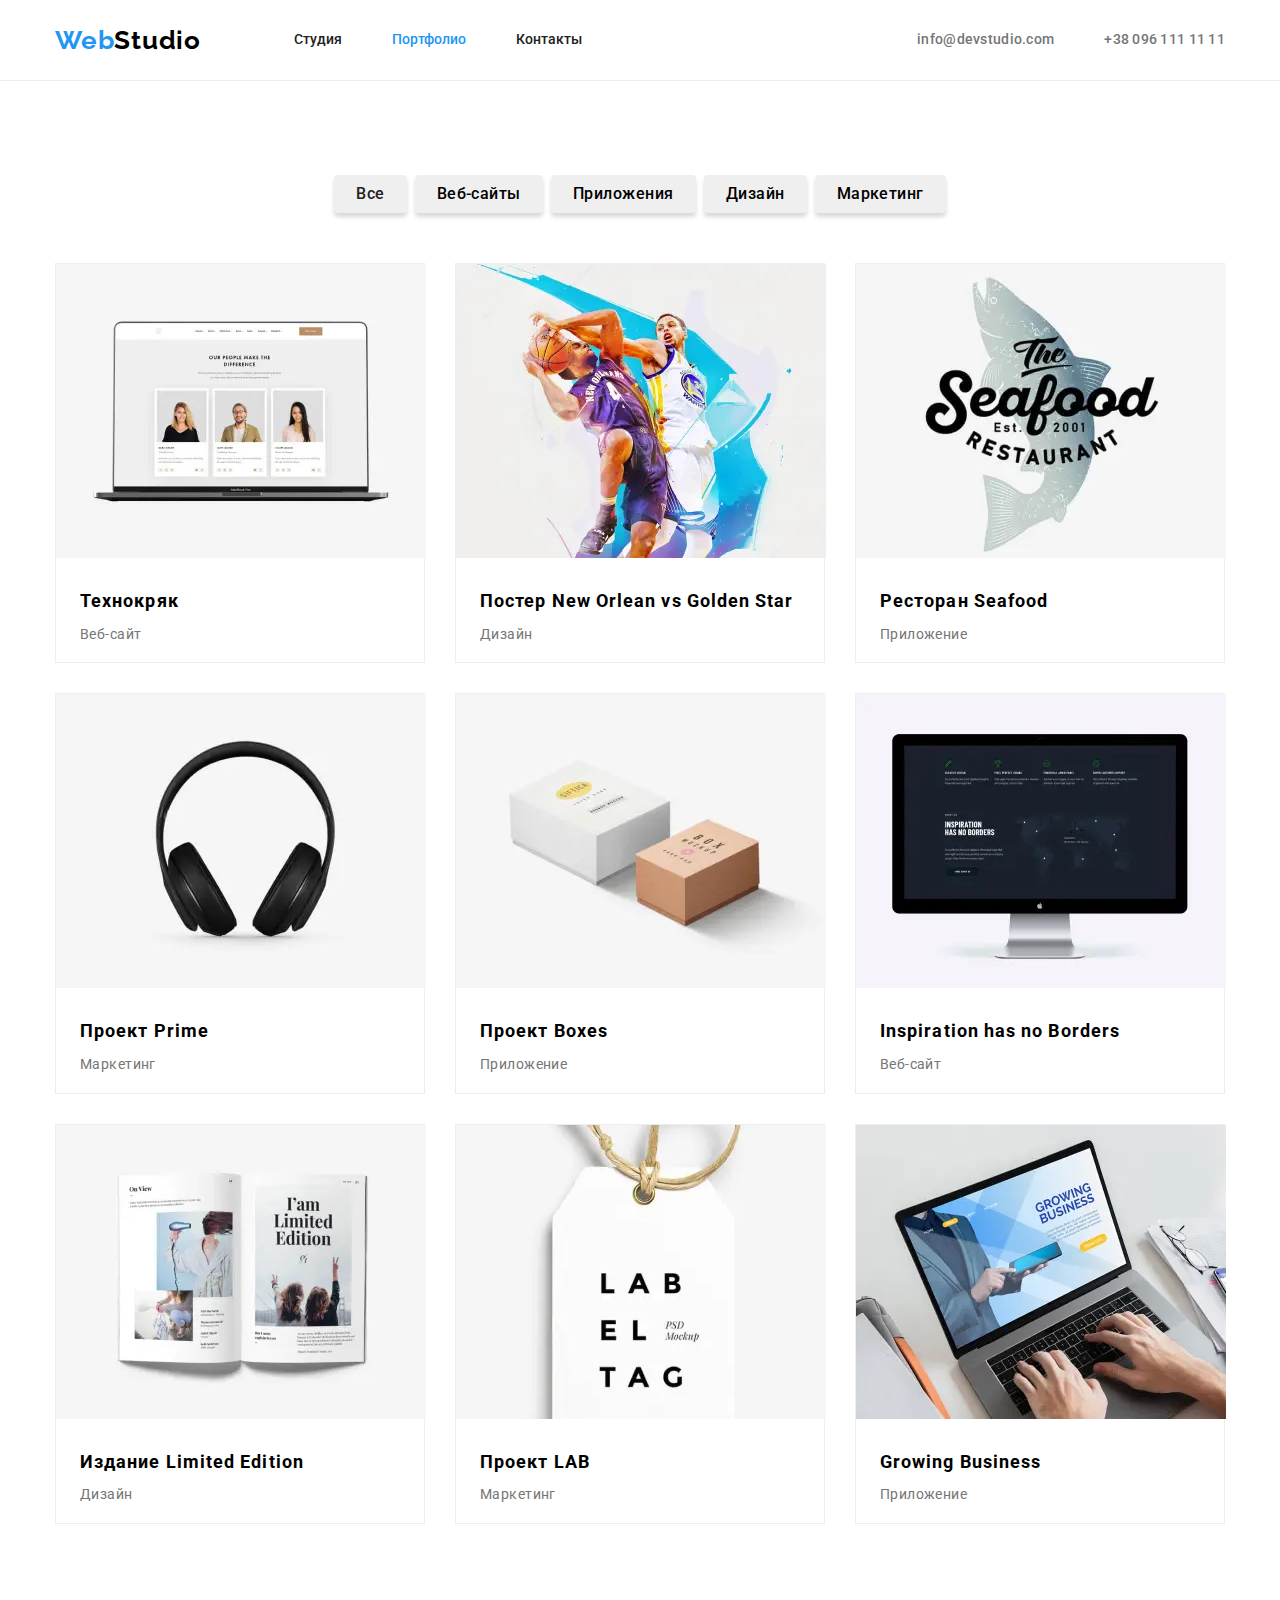
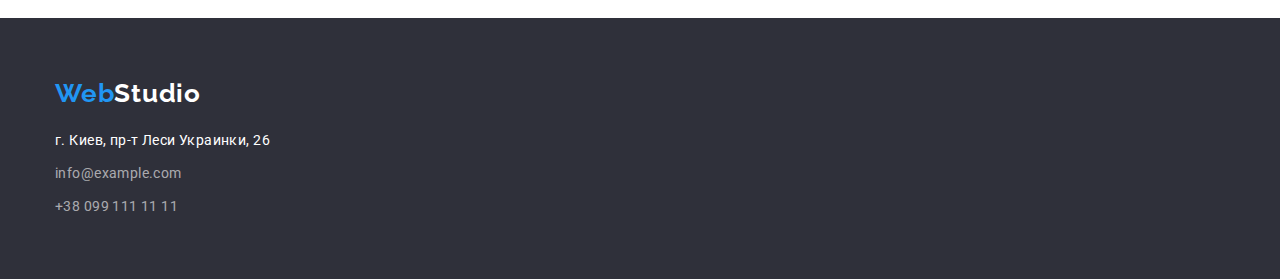
==== commit 07368cc6: "rework hw_4" ====
--- a/portfolio.html
+++ b/portfolio.html
@@ -59,7 +59,7 @@
 
     <div class="container">
 
-      <div class="filters"><ul class="list button">
+      <div class="filters"><ul class="list-filtres button">
           <li><button class="btn-potfolio btn-list active" type="button">Все</button></li>
           <li><button class="btn-potfolio" type="button">Веб-сайты</button></li>
           <li><button class="btn-potfolio" type="button">Приложения</button></li>
--- a/CSS/style.css
+++ b/CSS/style.css
@@ -114,11 +114,9 @@
   border-bottom: 1px solid #ececec;
 }
 
-.logo-header>span {
-  color: #2196f3;
-}
-
-
+.logo-header > span {
+  color: #2196f3;
+}
 
 .logo:focus {
   color: none;
@@ -168,7 +166,7 @@
   margin-left: auto;
 }
 
-.contacts>li {
+.contacts > li {
   margin-right: 50px;
   list-style: none;
   font-size: 14px;
@@ -202,6 +200,15 @@
 /* main content -- section 1  */
 
 /* portfolio page */
+
+.section {
+  padding-top: 94px;
+  padding-bottom: 94px;
+}
+
+.about-items {
+  width: 270px;
+}
 
 .container-links {
   width: 1230px;
@@ -217,6 +224,12 @@
   margin-bottom: 50px;
 }
 
+.list-filtres {
+  display: flex;
+  align-items: center;
+  gap: 8px;
+}
+
 .active:hover {
   background-color: #2196f3;
   color: #ffffff;
@@ -224,36 +237,29 @@
 
 /* portfolio page */
 
-
-
 .portfolio {
   margin: 0;
 
   display: flex;
   flex-wrap: wrap;
   gap: 30px;
-  width: 1200px;
 }
 
 .item-portfolio {
   border: 1px solid #eeeeee;
-}
-
-.portfolio-card{
-  padding: 0px 24px 20px 24px;
-
-}
-
+  width: calc((100% - 60px) / 3);
+}
+
+.portfolio-card {
+  padding: 20px 24px 20px 24px;
+}
 
 .hero {
   text-align: center;
   padding-top: 200px;
   padding-bottom: 200px;
   background-color: #2f303a;
-  color: #ffff;
-}
-
-
+}
 
 .section-title {
   width: 696px;
@@ -266,6 +272,7 @@
   text-align: center;
   letter-spacing: 0.06em;
   text-transform: uppercase;
+  color: #ffff;
 }
 
 /* .section .section-title {
@@ -364,14 +371,8 @@
 
 /*  main section */
 
-.section {
-  padding-top: 94px;
-  padding-bottom: 94px;
-}
-
 .title {
   margin-bottom: 10px;
-  font-weight: 700;
   font-size: 14px;
   line-height: 1.14;
   letter-spacing: 0.03em;
@@ -379,8 +380,9 @@
 }
 
 .subtitle {
-  margin-top: 0px;
-
+  margin-top: 4px;
+
+  font-size: 14px;
   line-height: 1.19;
   letter-spacing: 0.03em;
   color: var(--subtitle-text-color);
@@ -400,15 +402,17 @@
 /* main section portfolio  */
 
 .list-title {
-  font-weight: 700;
   font-size: 18px;
   line-height: 2.25;
   letter-spacing: 0.06em;
   color: var(--maim-text-color);
-  
 }
 
 /* section-2 */
+
+.work {
+  padding-top: 0px;
+}
 
 .about-title {
   padding-bottom: 50px;
@@ -447,8 +451,6 @@
   background-color: #fff;
 }
 
-
-
 .section-team {
   padding-top: 94px;
   padding-bottom: 94px;
@@ -462,12 +464,11 @@
   padding-bottom: 30px;
 }
 
-.card>h3 {
+.card > h3 {
   margin-bottom: 10px;
 }
 
 .section-team h2 {
-
   margin-bottom: 50px;
 
   font-weight: 700;
@@ -505,25 +506,17 @@
   padding-right: 15[x];
 } */
 
-
-
 .footer {
   background-color: #2f303a;
   padding-top: 60px;
   padding-bottom: 60px;
 }
 
-
-
-.footer>a {
+.footer > a {
   color: #fff;
 }
 
-
-
 .list-adress {
-
-
   list-style: none;
   font-style: normal;
   line-height: 1.71;
@@ -533,7 +526,7 @@
   color: var(--adres-text-color);
 }
 
-.adress>a {
+.adress > a {
   color: rgba(255, 255, 255, 1);
 }
 
@@ -541,7 +534,7 @@
   margin-bottom: 9px;
 }
 
-.footer-link>a {
+.footer-link > a {
   font-weight: 400;
   font-size: 14px;
   line-height: 1.71;
@@ -553,7 +546,7 @@
   color: #ffffff;
 }
 
-.logo-footer>span {
+.logo-footer > span {
   color: #2196f3;
 }
 
@@ -566,11 +559,8 @@
   font-size: 26px;
   line-height: 1.19;
   letter-spacing: 0.03em;
-
-
-}
-
+}
 
 .footer-link:not(:last-child) {
   margin-bottom: 9px;
-}+}
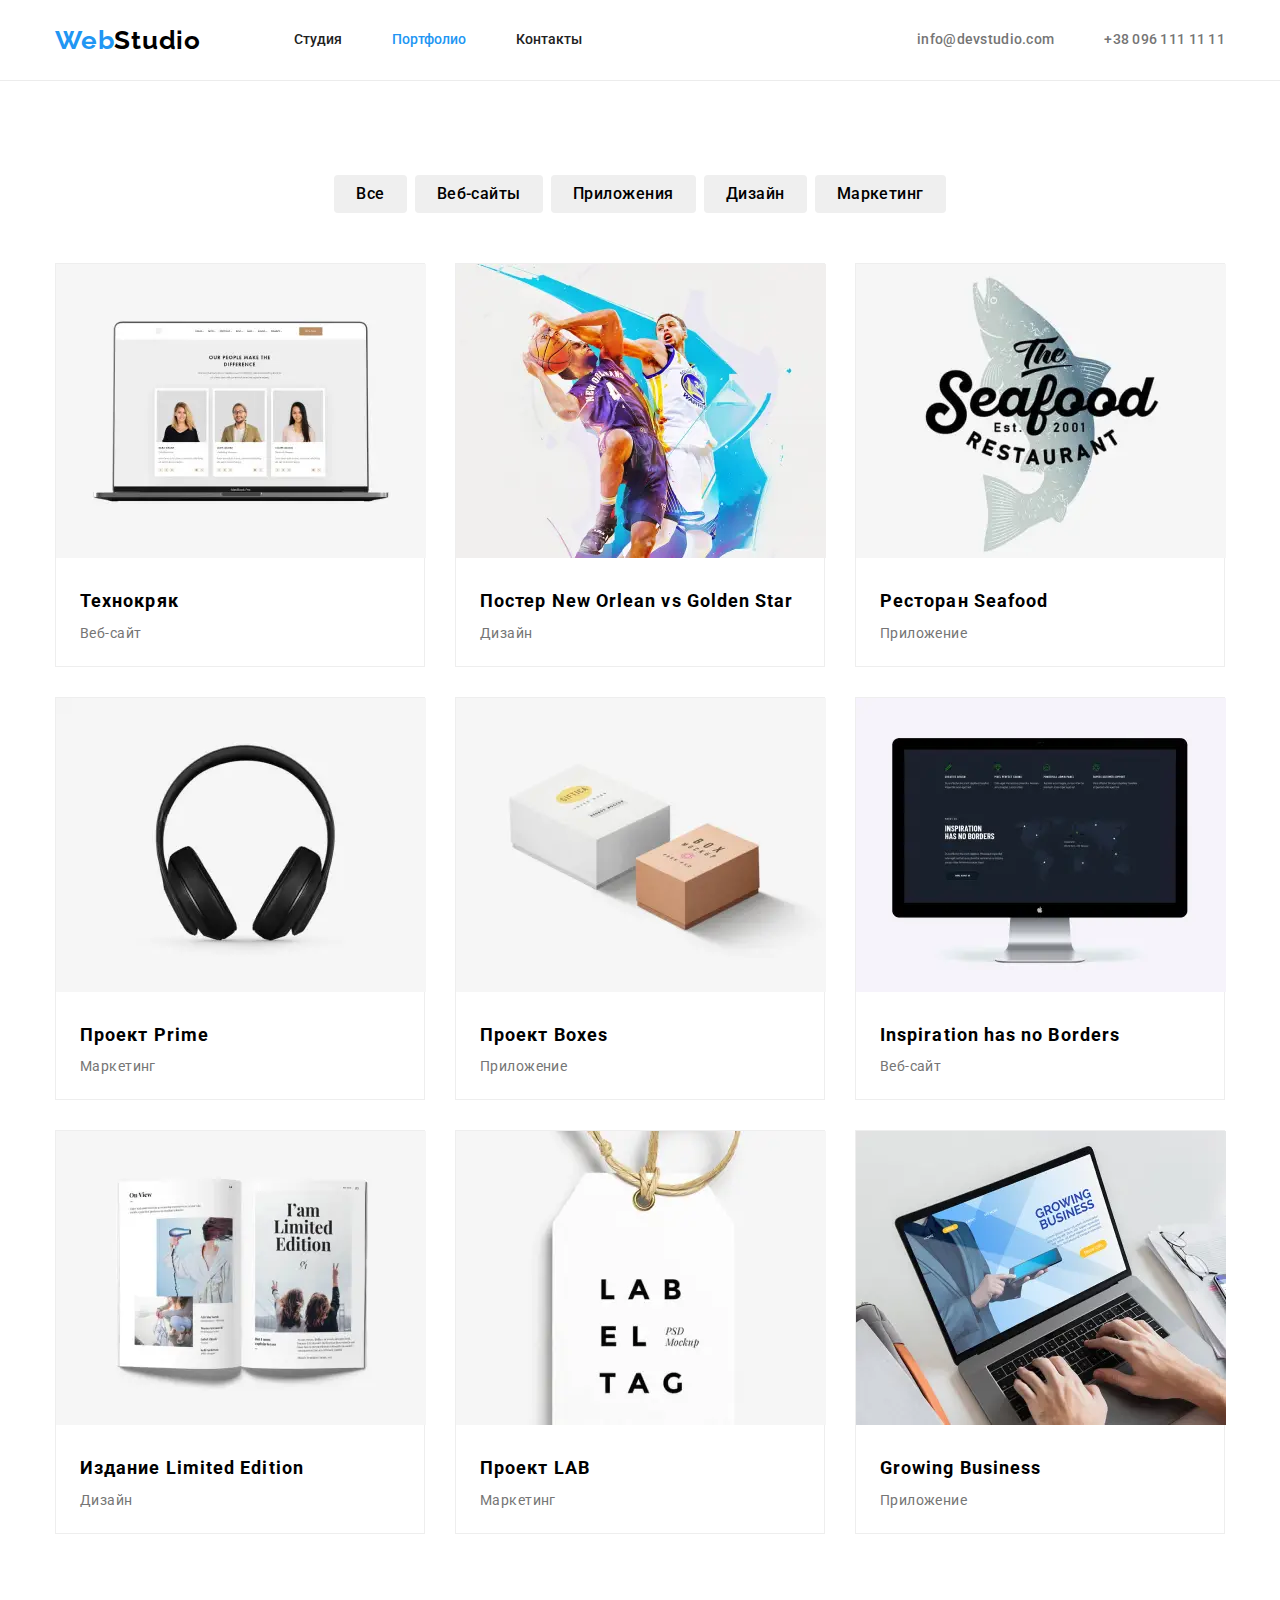
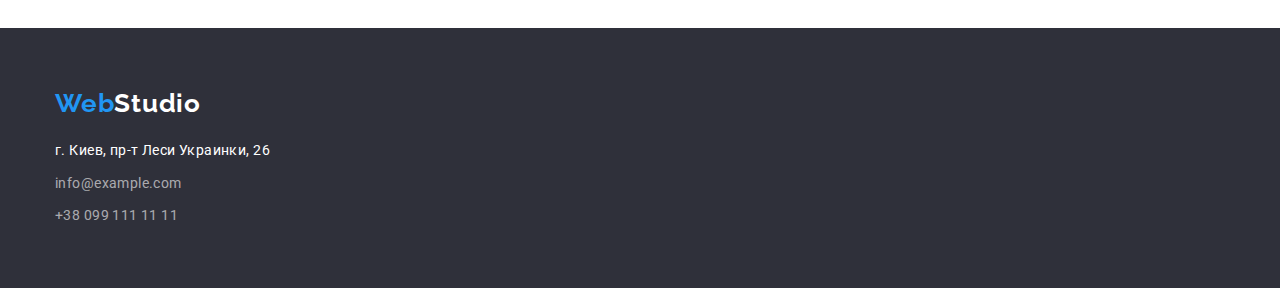
==== commit f28eae1b: "rework-hw_5" ====
--- a/portfolio.html
+++ b/portfolio.html
@@ -59,12 +59,22 @@
 
     <div class="container">
 
+      <h1 class="visually-hidden">Технокряк</h1>
+      <h1 class="visually-hidden">Постер New Orlean vs Golden Star</h1>
+      <h1 class="visually-hidden">Ресторан Seafood</h1>
+      <h1 class="visually-hidden">Проект Prime</h1>
+      <h1 class="visually-hidden">Проект Boxes</h1>
+      <h1 class="visually-hidden">Inspiration has no Borders</h1>
+      <h1 class="visually-hidden">Издание Limited Edition</h1>
+      <h1 class="visually-hidden">Проект LAB</h1>
+      <h1 class="visually-hidden">Growing Business</h1>
+
       <div class="filters"><ul class="list-filtres button">
-          <li><button class="btn-potfolio btn-list active" type="button">Все</button></li>
-          <li><button class="btn-potfolio" type="button">Веб-сайты</button></li>
-          <li><button class="btn-potfolio" type="button">Приложения</button></li>
-          <li><button class="btn-potfolio" type="button">Дизайн</button></li>
-          <li><button class="btn-potfolio" type="button">Маркетинг</button></li>
+          <li><button class="btn-potfolio active" type="button">Все</button></li>
+          <li><button class="btn-potfolio active" type="button">Веб-сайты</button></li>
+          <li><button class="btn-potfolio active" type="button">Приложения</button></li>
+          <li><button class="btn-potfolio active" type="button">Дизайн</button></li>
+          <li><button class="btn-potfolio active" type="button">Маркетинг</button></li>
         </ul>
       </div>
         
@@ -75,64 +85,64 @@
           <li class="item-portfolio">
             <img src="./images/img_1.webp" alt="" width="370" />
             <div class="portfolio-card">
-              <h1 class="list-title">Технокряк</h1>
-              <p class="subtitle">Веб-сайт</p>
+              <h2 class="list-title">Технокряк</h2>
+              <p class="project-text">Веб-сайт</p>
             </div>
           </li>
           <li class="item-portfolio">
             <img src="./images/img_2.webp" alt="" width="370" />
             <div class="portfolio-card">
-              <h1 class="list-title">Постер New Orlean vs Golden Star</h1>
-              <p class="subtitle">Дизайн</p>
+              <h2 class="list-title">Постер New Orlean vs Golden Star</h2>
+              <p class="project-text">Дизайн</p>
             </div>
           </li>
           <li class="item-portfolio">
             <img src="./images/img_3.webp" alt="" width="370" />
             <div class="portfolio-card">
-              <h1 class="list-title">Ресторан Seafood</h1>
-              <p class="subtitle">Приложение</p>
+              <h2 class="list-title">Ресторан Seafood</h2>
+              <p class="project-text">Приложение</p>
             </div>
           </li>
           <li class="item-portfolio">
             <img src="./images/img_4.webp" alt="" width="370" />
             <div class="portfolio-card">
-              <h1 class="list-title">Проект Prime</h1>
-              <p class="subtitle">Маркетинг</p>
+              <h2 class="list-title">Проект Prime</h2>
+              <p class="project-text">Маркетинг</p>
             </div>
           </li>
           <li class="item-portfolio">
             <img src="./images/img_5.webp" alt="" width="370" />
             <div class="portfolio-card">
-              <h1 class="list-title">Проект Boxes</h1>
-              <p class="subtitle">Приложение</p>
+              <h2 class="list-title">Проект Boxes</h2>
+              <p class="project-text">Приложение</p>
             </div>
           </li>
           <li class="item-portfolio">
             <img src="./images/img_6.webp" alt="" width="370" />
             <div class="portfolio-card">
-              <h1 class="list-title">Inspiration has no Borders</h1>
-              <p class="subtitle">Веб-сайт</p>
+              <h2 class="list-title">Inspiration has no Borders</h2>
+              <p class="project-text">Веб-сайт</p>
             </div>
           </li>
           <li class="item-portfolio">
             <img src="./images/img_7.webp" alt="" width="370" />
             <div class="portfolio-card">
-              <h1 class="list-title">Издание Limited Edition</h1>
-              <p class="subtitle">Дизайн</p>
+              <h2 class="list-title">Издание Limited Edition</h2>
+              <p class="project-text">Дизайн</p>
             </div>
           </li>
           <li class="item-portfolio">
             <img src="./images/img_8.webp" alt="" width="370" />
             <div class="portfolio-card">
-              <h1 class="list-title">Проект LAB</h1>
-              <p class="subtitle">Маркетинг</p>
+              <h2 class="list-title">Проект LAB</h2>
+              <p class="project-text">Маркетинг</p>
             </div>
           </li>
           <li class="item-portfolio">
             <img src="./images/img_9.webp" alt="" width="370" />
             <div class="portfolio-card">
-              <h1 class="list-title">Growing Business</h1>
-              <p class="subtitle">Приложение</p>
+              <h2 class="list-title">Growing Business</h2>
+              <p class="project-text">Приложение</p>
             </div>
           </li>
         </ul>
--- a/CSS/style.css
+++ b/CSS/style.css
@@ -12,7 +12,7 @@
   --link-color: #2196f3;
   --main-text-color: #212121;
   --body-background: #ffffff;
-  --secondary-font-color: #757575;
+  
   --footer-back-color: #2f303a;
   --header-bckg-color: #ffffff;
   --main-section-bckg-color: #2f303a;
@@ -22,6 +22,8 @@
 
 :root {
   --subtitle-text-color: #757575;
+  --secondary-text-color:#757575;
+
 }
 
 ul {
@@ -222,6 +224,13 @@
   justify-content: center;
   align-items: center;
   margin-bottom: 50px;
+}
+
+.project-text {
+  font-size: 14px;
+  line-height: 1.71;
+  letter-spacing: 0.03em;
+  color: var(--subtitle-text-color);
 }
 
 .list-filtres {
@@ -336,11 +345,10 @@
   text-align: center;
   letter-spacing: 0.03em;
 
-  background-color: ;
-  box-shadow: 0px 4px 4px rgba(0, 0, 0, 0.15);
-}
-
-.btn-list {
+  
+}
+
+/* .btn-list {
   font-family: 'Roboto';
   font-weight: 500;
   font-size: 16px;
@@ -351,7 +359,7 @@
   color: #212121;
   cursor: pointer;
   border: 0;
-}
+} */
 
 /* btn decoration portfolio */
 
@@ -380,13 +388,15 @@
 }
 
 .subtitle {
-  margin-top: 4px;
-
-  font-size: 14px;
-  line-height: 1.19;
+  font-size: 14px;
+  line-height: 1.71;
   letter-spacing: 0.03em;
   color: var(--subtitle-text-color);
 }
+
+
+
+
 
 .list {
   display: flex;
@@ -464,9 +474,6 @@
   padding-bottom: 30px;
 }
 
-.card > h3 {
-  margin-bottom: 10px;
-}
 
 .section-team h2 {
   margin-bottom: 50px;
@@ -479,6 +486,8 @@
 }
 
 .section-team h3 {
+  margin-bottom: 10px;
+  
   font-weight: 500;
   font-size: 16px;
   line-height: 1.19;
@@ -487,12 +496,12 @@
   color: var(--main-text-color);
 }
 
-.section-team p {
+.team-position {
   font-size: 16px;
   line-height: 1.19;
   text-align: center;
   letter-spacing: 0.03em;
-  color: #757575;
+  color: var(--secondary-text-color);
 }
 
 /* footer */
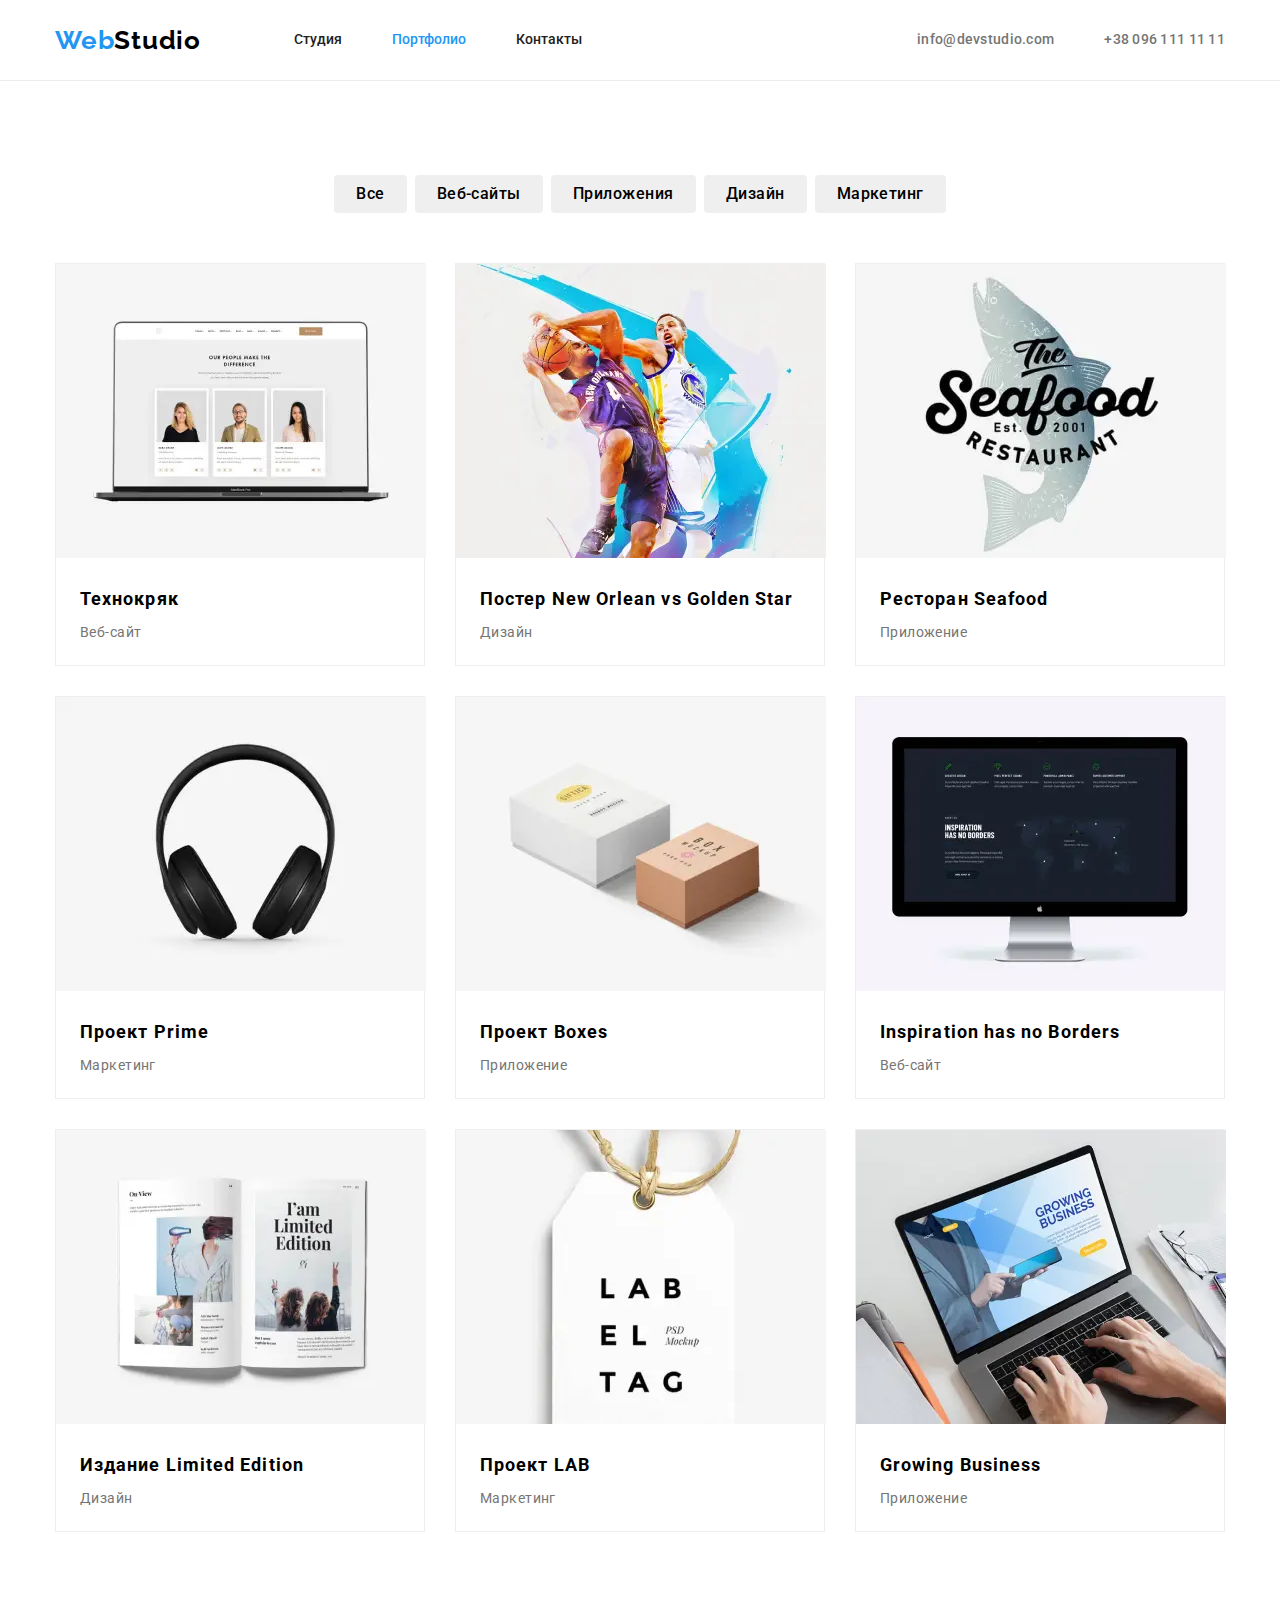
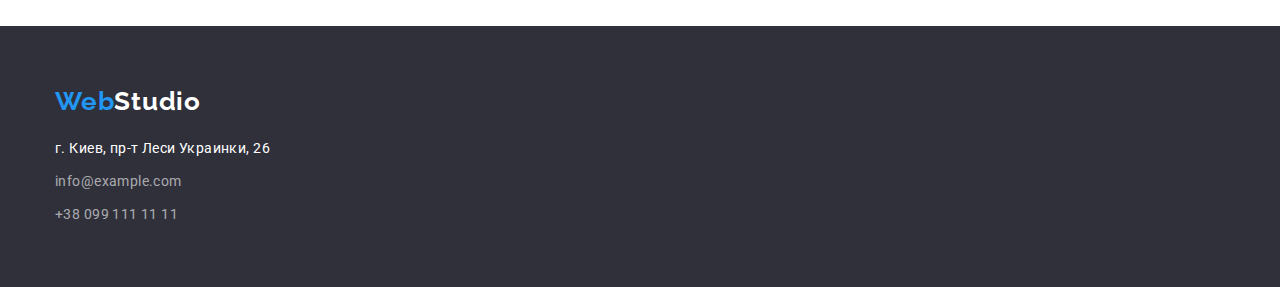
==== commit f001491c: "rewor hw_6" ====
--- a/portfolio.html
+++ b/portfolio.html
@@ -30,57 +30,46 @@
       <div class="container content">
         <nav class="navigation">
           <a href="./index.html" class="logo-header link"><span>Web</span>Studio</a>
-    
+
           <ul class="list-nav">
             <li>
-              <a href="./index.html" class="item active-link ">Студия</a>
+              <a href="./index.html" class="item active-link">Студия</a>
             </li>
             <li>
-              <a href="./portfolio.html" class="item  link current">Портфолио</a>
+              <a href="./portfolio.html" class="item link current">Портфолио</a>
             </li>
             <li>
               <a href="#" class="item link">Контакты</a>
             </li>
           </ul>
-    
         </nav>
-    
+
         <ul class="contacts">
           <li>
-            <a href="mailto:info@devstudio.com" class="link active">info@devstudio.com</a>
+            <a href="mailto:info@devstudio.com" class="link active-contacts">info@devstudio.com</a>
           </li>
           <li>
-            <a href="tel:+380961111111" class="link active">+38 096 111 11 11</a>
+            <a href="tel:+380961111111" class="link active-contacts">+38 096 111 11 11</a>
           </li>
         </ul>
       </div>
     </header>
     <section class="section">
+      <div class="container">
+        <h1 class="visually-hidden">Портфолио работ</h1>
 
-    <div class="container">
+        <div class="filters">
+          <ul class="list-filtres button">
+            <li><button class="btn-potfolio active" type="button">Все</button></li>
+            <li><button class="btn-potfolio active" type="button">Веб-сайты</button></li>
+            <li><button class="btn-potfolio active" type="button">Приложения</button></li>
+            <li><button class="btn-potfolio active" type="button">Дизайн</button></li>
+            <li><button class="btn-potfolio active" type="button">Маркетинг</button></li>
+          </ul>
+        </div>
 
-      <h1 class="visually-hidden">Технокряк</h1>
-      <h1 class="visually-hidden">Постер New Orlean vs Golden Star</h1>
-      <h1 class="visually-hidden">Ресторан Seafood</h1>
-      <h1 class="visually-hidden">Проект Prime</h1>
-      <h1 class="visually-hidden">Проект Boxes</h1>
-      <h1 class="visually-hidden">Inspiration has no Borders</h1>
-      <h1 class="visually-hidden">Издание Limited Edition</h1>
-      <h1 class="visually-hidden">Проект LAB</h1>
-      <h1 class="visually-hidden">Growing Business</h1>
+        <!-- секция основной контент main section portfolio -->
 
-      <div class="filters"><ul class="list-filtres button">
-          <li><button class="btn-potfolio active" type="button">Все</button></li>
-          <li><button class="btn-potfolio active" type="button">Веб-сайты</button></li>
-          <li><button class="btn-potfolio active" type="button">Приложения</button></li>
-          <li><button class="btn-potfolio active" type="button">Дизайн</button></li>
-          <li><button class="btn-potfolio active" type="button">Маркетинг</button></li>
-        </ul>
-      </div>
-        
-      
-      <!-- секция основной контент main section portfolio -->
-      
         <ul class="portfolio">
           <li class="item-portfolio">
             <img src="./images/img_1.webp" alt="" width="370" />
@@ -146,7 +135,7 @@
             </div>
           </li>
         </ul>
-    </div>
+      </div>
     </section>
 
     <!--футер-->
@@ -156,8 +145,13 @@
         <address>
           <ul class="list-adress">
             <li class="adress">
-              <a class="link active" href="https://goo.gl/maps/5KGoeBCeCaDYoBaEA" target="" rel="noreferrer noopener">г.
-                Киев, пр-т Леси Украинки, 26</a>
+              <a
+                class="link active"
+                href="https://goo.gl/maps/5KGoeBCeCaDYoBaEA"
+                target="_blank"
+                rel="noreferrer noopener"
+                >г. Киев, пр-т Леси Украинки, 26</a
+              >
             </li>
             <li class="footer-link">
               <a class="link active" href="mailto:info@example.com">info@example.com</a>
@@ -166,8 +160,8 @@
               <a class="link active" href="tel:+380991111111">+38 099 111 11 11</a>
             </li>
           </ul>
+        </address>
       </div>
-      </address>
     </footer>
   </body>
 </html>
--- a/CSS/style.css
+++ b/CSS/style.css
@@ -12,7 +12,7 @@
   --link-color: #2196f3;
   --main-text-color: #212121;
   --body-background: #ffffff;
-  
+
   --footer-back-color: #2f303a;
   --header-bckg-color: #ffffff;
   --main-section-bckg-color: #2f303a;
@@ -22,8 +22,7 @@
 
 :root {
   --subtitle-text-color: #757575;
-  --secondary-text-color:#757575;
-
+  --secondary-text-color: #757575;
 }
 
 ul {
@@ -197,6 +196,10 @@
 
 .active-link {
   text-decoration: none;
+}
+
+.active-contacts:hover {
+  color: #2196f3;
 }
 
 /* main content -- section 1  */
@@ -344,8 +347,6 @@
   line-height: 1.63;
   text-align: center;
   letter-spacing: 0.03em;
-
-  
 }
 
 /* .btn-list {
@@ -394,10 +395,6 @@
   color: var(--subtitle-text-color);
 }
 
-
-
-
-
 .list {
   display: flex;
   align-items: center;
@@ -412,8 +409,10 @@
 /* main section portfolio  */
 
 .list-title {
+  margin-bottom: 4px;
+
   font-size: 18px;
-  line-height: 2.25;
+  line-height: 2;
   letter-spacing: 0.06em;
   color: var(--maim-text-color);
 }
@@ -474,7 +473,6 @@
   padding-bottom: 30px;
 }
 
-
 .section-team h2 {
   margin-bottom: 50px;
 
@@ -487,7 +485,7 @@
 
 .section-team h3 {
   margin-bottom: 10px;
-  
+
   font-weight: 500;
   font-size: 16px;
   line-height: 1.19;
